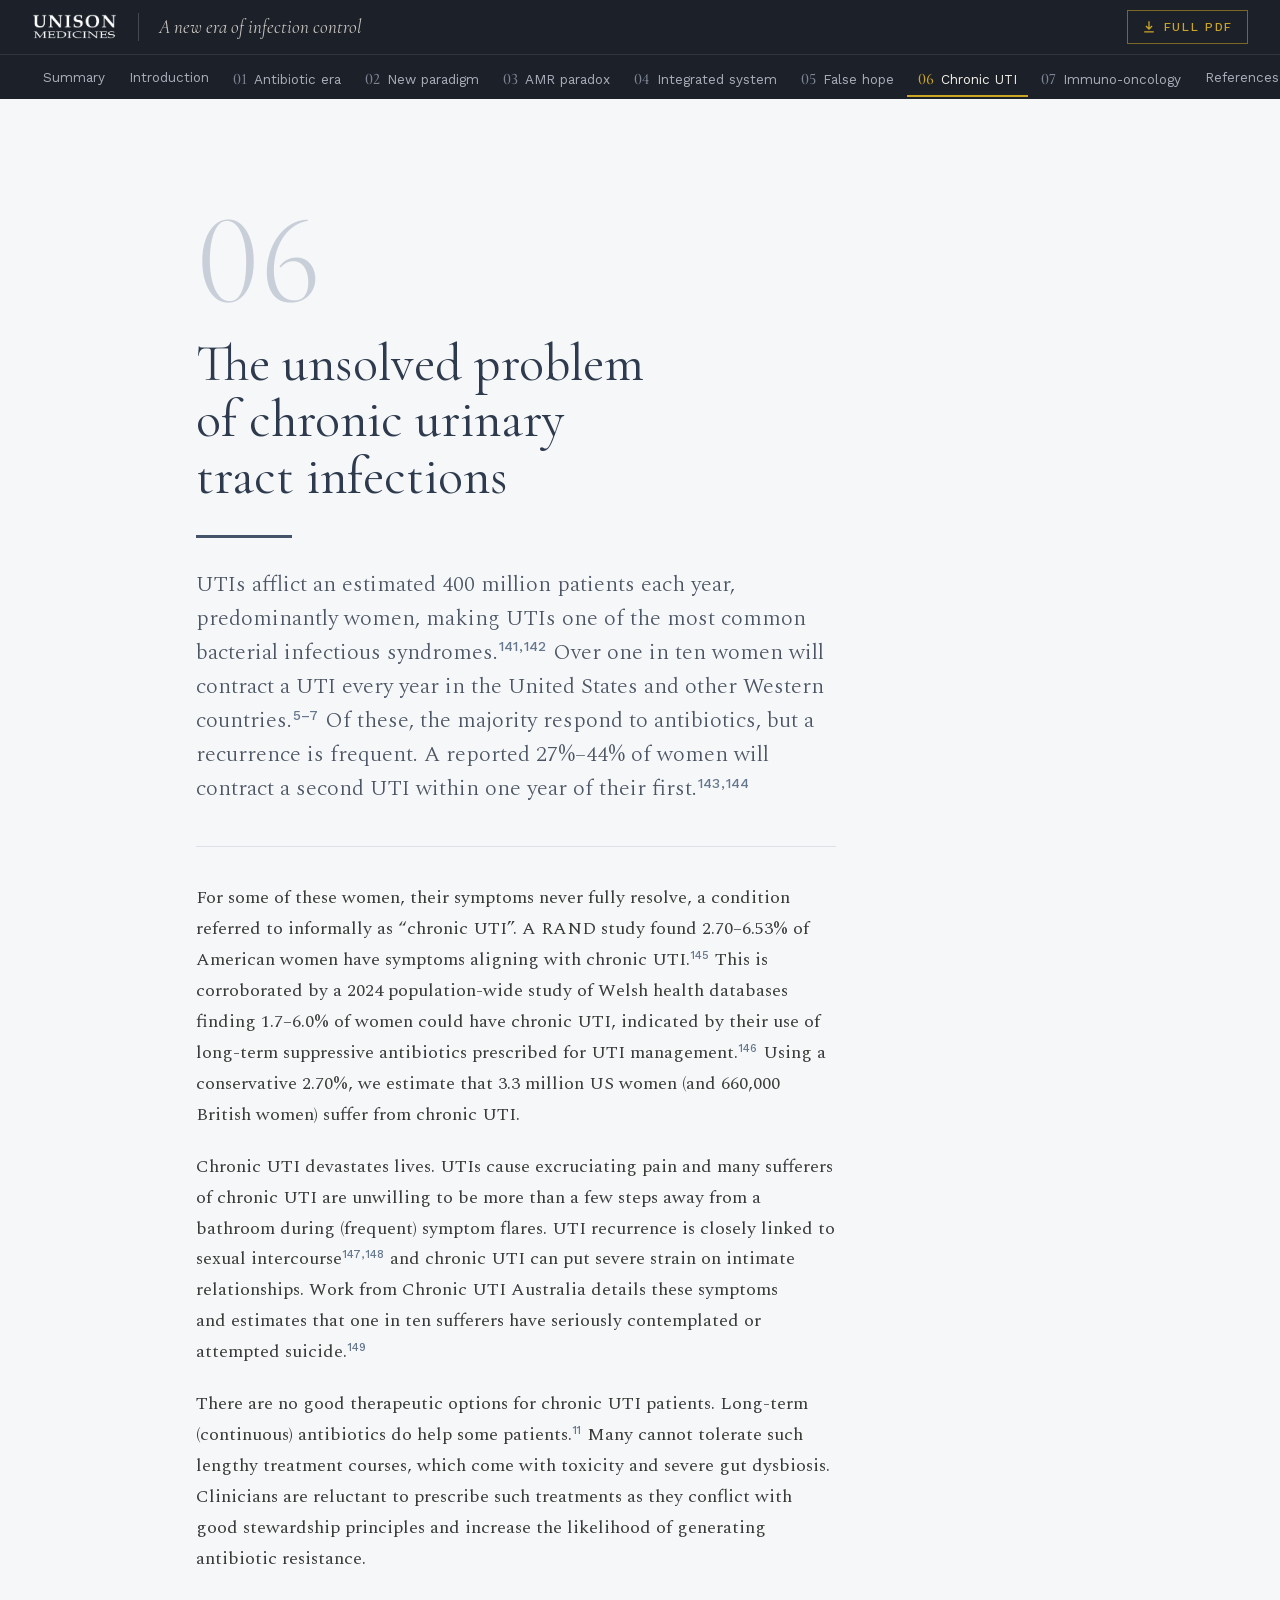
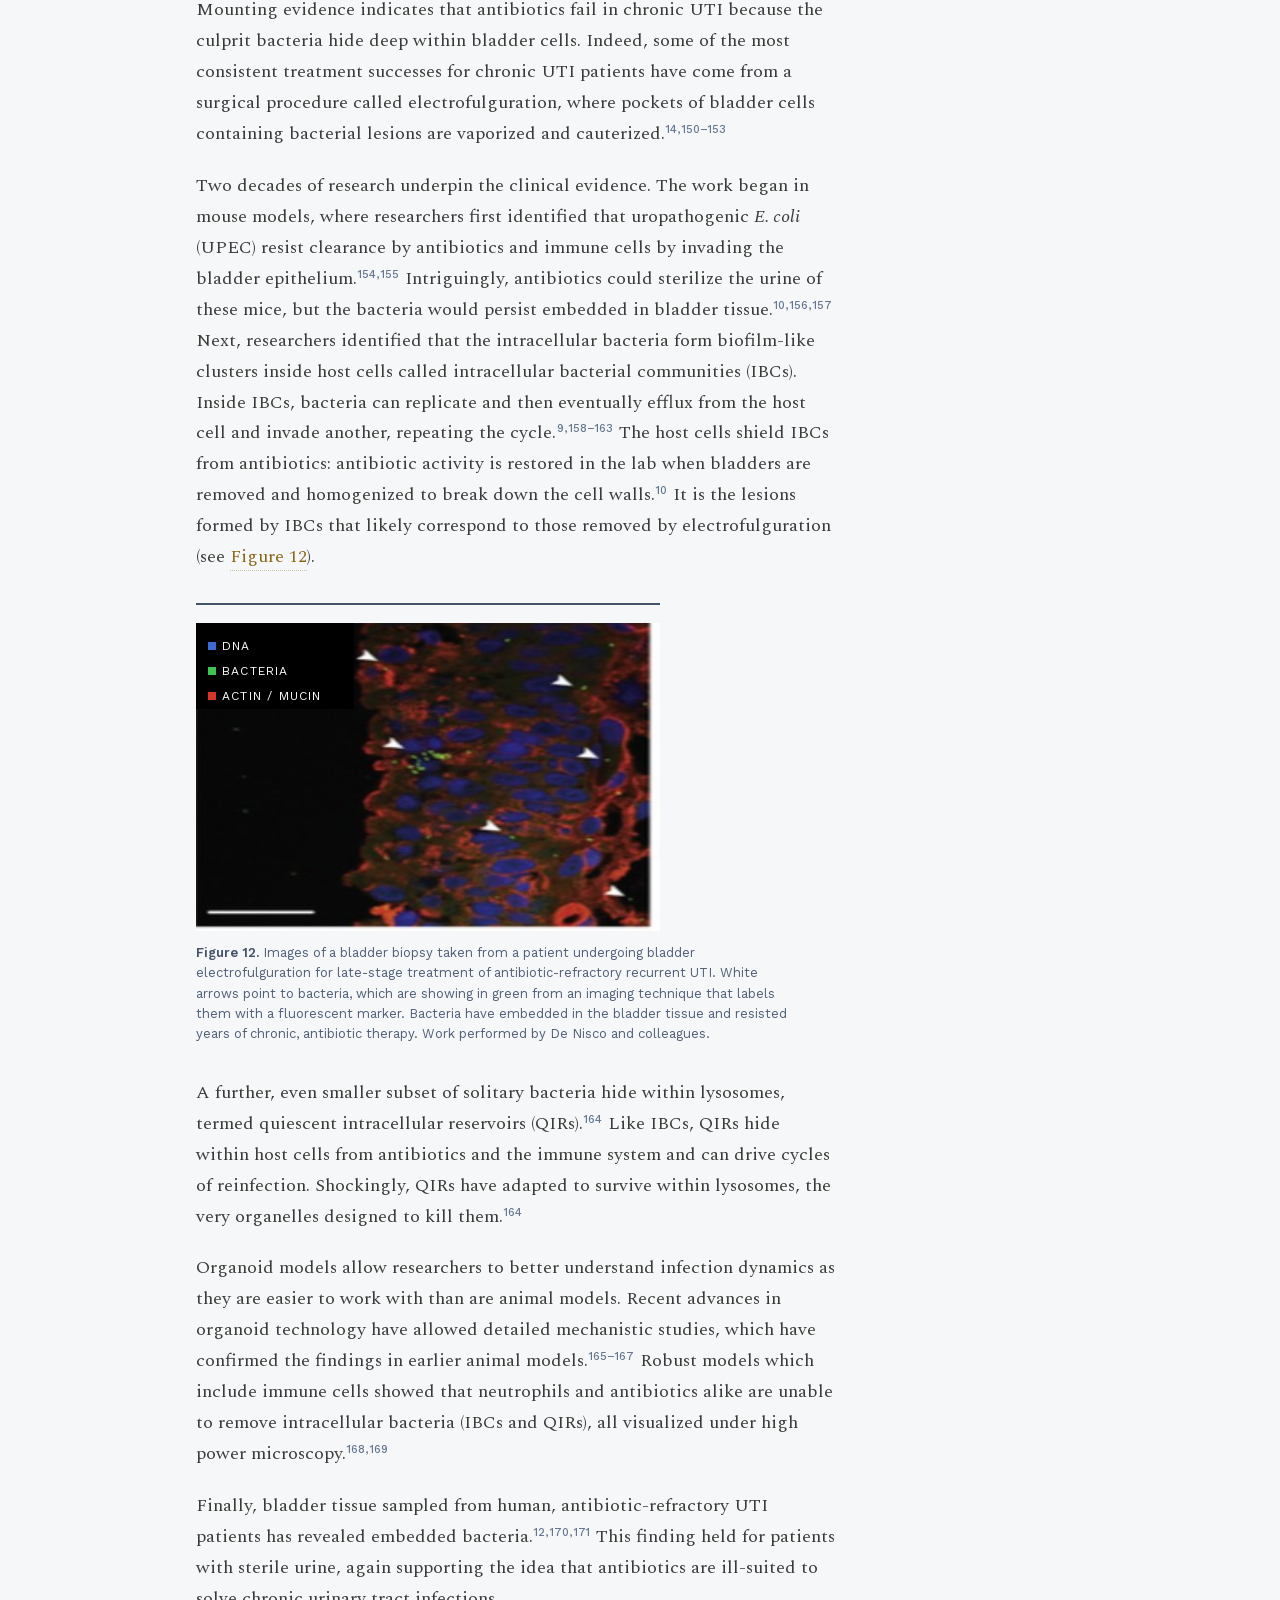
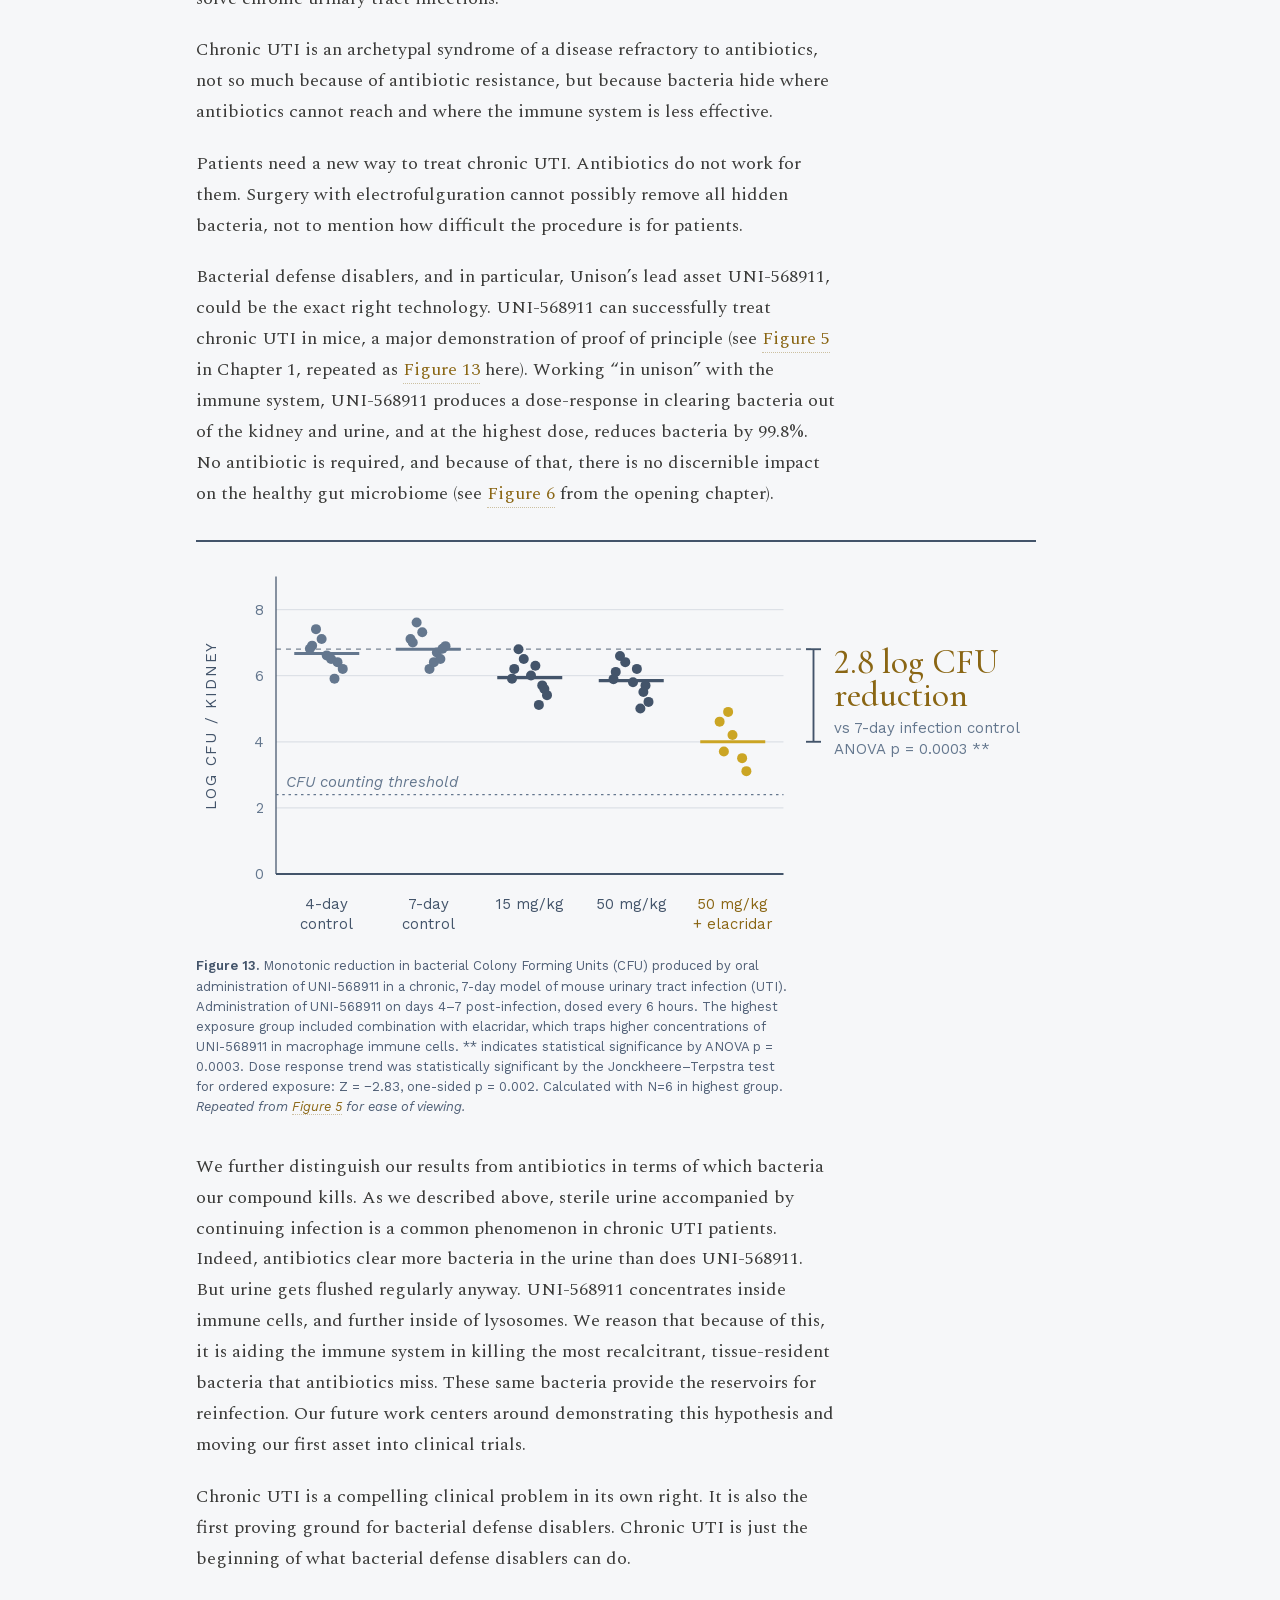
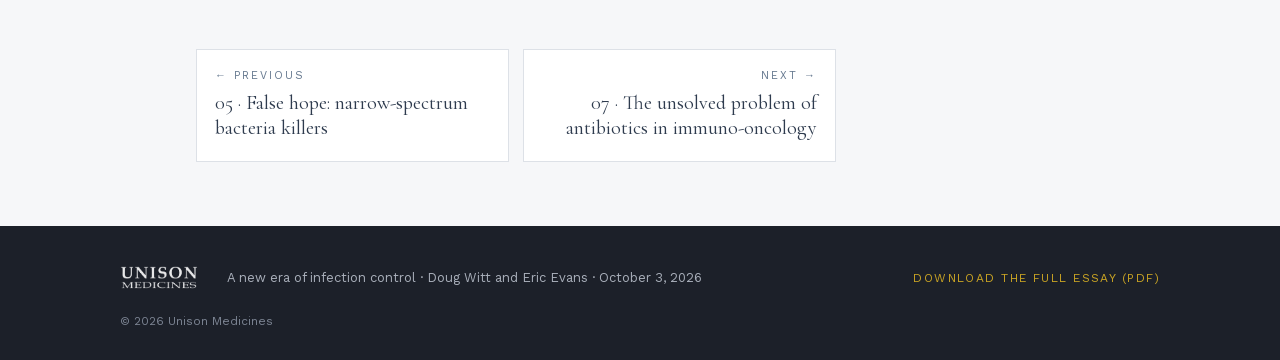
==== chronic-uti.html @ 8c1035c9 "Add files via upload" ====
<!doctype html>
<html lang="en">
<head>
<meta charset="utf-8">
<meta name="viewport" content="width=device-width, initial-scale=1">
<title>06 · The unsolved problem of chronic urinary tract infections — A new era of infection control</title>
<meta name="description" content="UTIs afflict an estimated 400 million patients each year, predominantly women, making UTIs one of the most common bacterial infectious syndromes.141,142…">
<meta name="author" content="Doug Witt and Eric Evans">
<link rel="canonical" href="https://unisonmedicines.com/chronic-uti.html">
<meta property="og:type" content="article">
<meta property="og:site_name" content="Unison Medicines">
<meta property="og:title" content="06 · The unsolved problem of chronic urinary tract infections — A new era of infection control">
<meta property="og:description" content="UTIs afflict an estimated 400 million patients each year, predominantly women, making UTIs one of the most common bacterial infectious syndromes.141,142…">
<meta property="og:url" content="https://unisonmedicines.com/chronic-uti.html">
<meta property="og:image" content="https://unisonmedicines.com/assets/og-image.png">
<meta name="twitter:card" content="summary_large_image">
<meta name="theme-color" content="#1C2029">
<link rel="icon" href="assets/favicon.svg" type="image/svg+xml">
<link rel="icon" href="assets/favicon-32.png" sizes="32x32" type="image/png">
<link rel="apple-touch-icon" href="assets/apple-touch-icon.png">
<link rel="preload" href="fonts/ae829ba0.woff2" as="font" type="font/woff2" crossorigin>
<link rel="stylesheet" href="fonts.css">
<link rel="stylesheet" href="style.css">
<script src="refs.js" defer></script>
<script src="site.js" defer></script>
</head>
<body>
<a class="skip" href="#content">Skip to content</a>
<header class="site-header">
  <div class="bar">
    <a class="brand" href="index.html" aria-label="Unison Medicines — home"><img src="assets/unison-logo.png" alt="Unison Medicines" width="907" height="275"></a>
    <a class="essay-title" href="index.html">A new era of infection control</a>
    <span class="here">06 · Chronic UTI</span>
    <a class="pdf" href="unison-a-new-era-of-infection-control.pdf" download><svg viewBox="0 0 16 16" aria-hidden="true"><path d="M8 1.5v8.5M4.5 6.8 8 10.3l3.5-3.5M2.5 13.5h11" fill="none" stroke="currentColor" stroke-width="1.5"/></svg><span>Full PDF</span></a>
    <button class="menu-btn" type="button" aria-expanded="false" aria-controls="menu"><span class="menu-ic" aria-hidden="true"></span><span>Contents</span></button>
  </div>
  <nav class="chapters" aria-label="Chapters"><ul><li><a href="index.html" title="Executive Summary">Summary</a></li><li><a href="introduction.html" title="Introduction">Introduction</a></li><li><a href="end-of-the-antibiotic-era.html" title="The end of the antibiotic era"><span class="n">01</span>Antibiotic era</a></li><li><a href="new-treatment-paradigm.html" title="The birth of a new treatment paradigm"><span class="n">02</span>New paradigm</a></li><li><a href="amr-paradox.html" title="The antimicrobial resistance paradox and the real crisis of treatment failure"><span class="n">03</span>AMR paradox</a></li><li><a href="one-integrated-system.html" title="One integrated system: the immune system and microbiome"><span class="n">04</span>Integrated system</a></li><li><a href="false-hope.html" title="False hope: narrow-spectrum bacteria killers"><span class="n">05</span>False hope</a></li><li><a href="chronic-uti.html" aria-current="page" title="The unsolved problem of chronic urinary tract infections"><span class="n">06</span>Chronic UTI</a></li><li><a href="immuno-oncology.html" title="The unsolved problem of antibiotics in immuno-oncology"><span class="n">07</span>Immuno-oncology</a></li><li><a href="references.html" title="Acknowledgments &amp; references">References</a></li><li class="pdf-item"><a href="unison-a-new-era-of-infection-control.pdf" download>Full PDF</a></li></ul></nav>
  <div class="progress" aria-hidden="true"><span></span></div>
</header>
<div class="menu" id="menu" hidden>
  <div class="menu-inner">
    <div class="menu-label">Contents</div>
    <ol><li><a href="index.html"><span class="n"></span><span class="t">Executive Summary</span></a></li><li><a href="introduction.html"><span class="n"></span><span class="t">Introduction</span></a></li><li><a href="end-of-the-antibiotic-era.html"><span class="n">01</span><span class="t">The end of the antibiotic era</span></a></li><li><a href="new-treatment-paradigm.html"><span class="n">02</span><span class="t">The birth of a new treatment paradigm</span></a></li><li><a href="amr-paradox.html"><span class="n">03</span><span class="t">The antimicrobial resistance paradox and the real crisis of treatment failure</span></a></li><li><a href="one-integrated-system.html"><span class="n">04</span><span class="t">One integrated system: the immune system and microbiome</span></a></li><li><a href="false-hope.html"><span class="n">05</span><span class="t">False hope: narrow-spectrum bacteria killers</span></a></li><li><a href="chronic-uti.html" aria-current="page"><span class="n">06</span><span class="t">The unsolved problem of chronic urinary tract infections</span></a></li><li><a href="immuno-oncology.html"><span class="n">07</span><span class="t">The unsolved problem of antibiotics in immuno-oncology</span></a></li><li><a href="references.html"><span class="n"></span><span class="t">Acknowledgments & references</span></a></li></ol>
    <a class="menu-pdf" href="unison-a-new-era-of-infection-control.pdf" download>Download the full essay (PDF)</a>
  </div>
</div>
<main id="content">
<article class="essay" id="summary"><header class="opener"><div class="ch-num" aria-hidden="true">06</div><div class="ch-kicker">Chapter 06</div><h1 class="ch-title">The unsolved problem of chronic urinary tract infections</h1><div class="rule"></div><p class="lede">UTIs afflict an estimated 400 million patients each year, predominantly women, making UTIs one of the most common bacterial infectious syndromes.<sup><a class="cite" href="references.html#ref-141" data-refs="141">141</a>,<a class="cite" href="references.html#ref-142" data-refs="142">142</a></sup> Over one in ten women will contract a UTI every year in the United States and other Western countries.<sup><a class="cite" href="references.html#ref-5" data-refs="5-7">5–7</a></sup> Of these, the majority respond to antibiotics, but a recurrence is frequent. A reported 27%–44% of women will contract a second UTI within one year of their first.<sup><a class="cite" href="references.html#ref-143" data-refs="143">143</a>,<a class="cite" href="references.html#ref-144" data-refs="144">144</a></sup></p></header><div class="prose"><p>For some of these women, their symptoms never fully resolve, a condition referred to informally as “chronic UTI”. A RAND study found 2.70–6.53% of American women have symptoms aligning with chronic UTI.<sup><a class="cite" href="references.html#ref-145" data-refs="145">145</a></sup> This is corroborated by a 2024 population-wide study of Welsh health databases finding 1.7–6.0% of women could have chronic UTI, indicated by their use of long-term suppressive antibiotics prescribed for UTI management.<sup><a class="cite" href="references.html#ref-146" data-refs="146">146</a></sup> Using a conservative 2.70%, we estimate that 3.3 million US women (and 660,000 British women) suffer from chronic UTI.</p>
<p>Chronic UTI devastates lives. UTIs cause excruciating pain and many sufferers of chronic UTI are unwilling to be more than a few steps away from a bathroom during (frequent) symptom flares. UTI recurrence is closely linked to sexual intercourse<sup><a class="cite" href="references.html#ref-147" data-refs="147">147</a>,<a class="cite" href="references.html#ref-148" data-refs="148">148</a></sup> and chronic UTI can put severe strain on intimate relationships. Work from Chronic UTI Australia details these symptoms and estimates that one in ten sufferers have seriously contemplated or attempted suicide.<sup><a class="cite" href="references.html#ref-149" data-refs="149">149</a></sup></p>
<p>There are no good therapeutic options for chronic UTI patients. Long-term (continuous) antibiotics do help some patients.<sup><a class="cite" href="references.html#ref-11" data-refs="11">11</a></sup> Many cannot tolerate such lengthy treatment courses, which come with toxicity and severe gut dysbiosis. Clinicians are reluctant to prescribe such treatments as they conflict with good stewardship principles and increase the likelihood of generating antibiotic resistance.</p>
<p>Mounting evidence indicates that antibiotics fail in chronic UTI because the culprit bacteria hide deep within bladder cells. Indeed, some of the most consistent treatment successes for chronic UTI patients have come from a surgical procedure called electrofulguration, where pockets of bladder cells containing bacterial lesions are vaporized and cauterized.<sup><a class="cite" href="references.html#ref-14" data-refs="14">14</a>,<a class="cite" href="references.html#ref-150" data-refs="150-153">150–153</a></sup></p>
<p>Two decades of research underpin the clinical evidence. The work began in mouse models, where researchers first identified that uropathogenic <i>E. coli </i>(UPEC) resist clearance by antibiotics and immune cells by invading the bladder epithelium.<sup><a class="cite" href="references.html#ref-154" data-refs="154">154</a>,<a class="cite" href="references.html#ref-155" data-refs="155">155</a></sup> Intriguingly, antibiotics could sterilize the urine of these mice, but the bacteria would persist embedded in bladder tissue.<sup><a class="cite" href="references.html#ref-10" data-refs="10">10</a>,<a class="cite" href="references.html#ref-156" data-refs="156">156</a>,<a class="cite" href="references.html#ref-157" data-refs="157">157</a></sup> Next, researchers identified that the intracellular bacteria form biofilm-like clusters inside host cells called intracellular bacterial communities (IBCs). Inside IBCs, bacteria can replicate and then eventually efflux from the host cell and invade another, repeating the cycle.<sup><a class="cite" href="references.html#ref-9" data-refs="9">9</a>,<a class="cite" href="references.html#ref-158" data-refs="158-163">158–163</a></sup> The host cells shield IBCs from antibiotics: antibiotic activity is restored in the lab when bladders are removed and homogenized to break down the cell walls.<sup><a class="cite" href="references.html#ref-10" data-refs="10">10</a></sup> It is the lesions formed by IBCs that likely correspond to those removed by electrofulguration (see <a class="figref" href="chronic-uti.html#figure-12">Figure 12</a>).</p>
<figure class="fig wide" id="figure-12"><div class="fig-frame" data-w="464" data-max="1.000" data-min="0"><div class="fig-inner" style="width:464px"><div style="width: 464px; border-top: 2px solid #43546A; padding-top: 18px;">
                  <div style="position: relative; width: 464px;">
                    <img width="310" height="308" loading="lazy" decoding="async" src="assets/fig10-bladder-biopsy.jpg" alt="Bladder biopsy showing embedded bacteria" style="width: 464px; display: block;">
                    <div style="position: absolute; left: 0; top: 0; width: 158px; height: 86px; background: #000000;"></div>
                    <div style="position: absolute; left: 12px; top: 14px; display: flex; flex-direction: column; gap: 7px; font-family: 'Work Sans', sans-serif;"><div style="display: flex; align-items: center; gap: 6px;"><span style="width: 8px; height: 8px; background: #3A6BD6; display: block;"></span><span style="font-size: 12px; letter-spacing: .1em; text-transform: uppercase; color: #FFFFFF;">DNA</span></div><div style="display: flex; align-items: center; gap: 6px;"><span style="width: 8px; height: 8px; background: #3FC352; display: block;"></span><span style="font-size: 12px; letter-spacing: .1em; text-transform: uppercase; color: #FFFFFF;">Bacteria</span></div><div style="display: flex; align-items: center; gap: 6px;"><span style="width: 8px; height: 8px; background: #D3382C; display: block;"></span><span style="font-size: 12px; letter-spacing: .1em; text-transform: uppercase; color: #FFFFFF;">Actin / mucin</span></div></div>
                  </div>
                
                </div></div></div><button class="fig-enlarge" type="button" hidden>Enlarge figure 12</button><figcaption><span class="fig-label">Figure&nbsp;12.</span> Images of a bladder biopsy taken from a patient undergoing bladder electrofulguration for late-stage treatment of antibiotic-refractory recurrent UTI. White arrows point to bacteria, which are showing in green from an imaging technique that labels them with a fluorescent marker. Bacteria have embedded in the bladder tissue and resisted years of chronic, antibiotic therapy. Work performed by De Nisco and colleagues.</figcaption></figure>
<p>A further, even smaller subset of solitary bacteria hide within lysosomes, termed quiescent intracellular reservoirs (QIRs).<sup><a class="cite" href="references.html#ref-164" data-refs="164">164</a></sup> Like IBCs, QIRs hide within host cells from antibiotics and the immune system and can drive cycles of reinfection. Shockingly, QIRs have adapted to survive within lysosomes, the very organelles designed to kill them.<sup><a class="cite" href="references.html#ref-164" data-refs="164">164</a></sup></p>
<p>Organoid models allow researchers to better understand infection dynamics as they are easier to work with than are animal models. Recent advances in organoid technology have allowed detailed mechanistic studies, which have confirmed the findings in earlier animal models.<sup><a class="cite" href="references.html#ref-165" data-refs="165-167">165–167</a></sup> Robust models which include immune cells showed that neutrophils and antibiotics alike are unable to remove intracellular bacteria (IBCs and QIRs), all visualized under high power microscopy.<sup><a class="cite" href="references.html#ref-168" data-refs="168">168</a>,<a class="cite" href="references.html#ref-169" data-refs="169">169</a></sup></p>
<p>Finally, bladder tissue sampled from human, antibiotic-refractory UTI patients has revealed embedded bacteria.<sup><a class="cite" href="references.html#ref-12" data-refs="12">12</a>,<a class="cite" href="references.html#ref-170" data-refs="170">170</a>,<a class="cite" href="references.html#ref-171" data-refs="171">171</a></sup> This finding held for patients with sterile urine, again supporting the idea that antibiotics are ill-suited to solve chronic urinary tract infections.</p>
<p>Chronic UTI is an archetypal syndrome of a disease refractory to antibiotics, not so much because of antibiotic resistance, but because bacteria hide where antibiotics cannot reach and where the immune system is less effective.</p>
<p>Patients need a new way to treat chronic UTI. Antibiotics do not work for them. Surgery with electrofulguration cannot possibly remove all hidden bacteria, not to mention how difficult the procedure is for patients.</p>
<p>Bacterial defense disablers, and in particular, Unison’s lead asset UNI-568911, could be the exact right technology. UNI-568911 can successfully treat chronic UTI in mice, a major demonstration of proof of principle (see <a class="figref" href="new-treatment-paradigm.html#figure-5">Figure 5</a> in Chapter 1, repeated as <a class="figref" href="chronic-uti.html#figure-13">Figure 13</a> here). Working “in unison” with the immune system, UNI-568911 produces a dose-response in clearing bacteria out of the kidney and urine, and at the highest dose, reduces bacteria by 99.8%. No antibiotic is required, and because of that, there is no discernible impact on the healthy gut microbiome (see <a class="figref" href="new-treatment-paradigm.html#figure-6">Figure 6</a> from the opening chapter).</p>
<figure class="fig wide" id="figure-13"><div class="fig-frame" data-w="672" data-max="1.250" data-min="0"><div class="fig-inner" style="width:672px"><div><div style="border-top: 2px solid #43546A; padding-top: 14px; max-width: 672px;"><svg width="672" height="308" viewBox="0 0 672 308" style="display: block; max-width: 100%; height: auto; font-family: 'Work Sans', sans-serif;" role="img" aria-label="Bacterial load in kidney falls with ascending UNI-568911 dose in the 7-day mouse UTI model"><line x1="64" x2="470" y1="199.11111111111111" y2="199.11111111111111" stroke="#DDE1E7" stroke-width="1"></line><line x1="64" x2="470" y1="146.22222222222223" y2="146.22222222222223" stroke="#DDE1E7" stroke-width="1"></line><line x1="64" x2="470" y1="93.33333333333334" y2="93.33333333333334" stroke="#DDE1E7" stroke-width="1"></line><line x1="64" x2="470" y1="40.44444444444446" y2="40.44444444444446" stroke="#DDE1E7" stroke-width="1"></line><text x="54" y="256.2" font-size="12" font-weight="400" fill="#64778E" text-anchor="end">0</text><text x="54" y="203.3111111111111" font-size="12" font-weight="400" fill="#64778E" text-anchor="end">2</text><text x="54" y="150.42222222222222" font-size="12" font-weight="400" fill="#64778E" text-anchor="end">4</text><text x="54" y="97.53333333333335" font-size="12" font-weight="400" fill="#64778E" text-anchor="end">6</text><text x="54" y="44.64444444444446" font-size="12" font-weight="400" fill="#64778E" text-anchor="end">8</text><line x1="64" x2="64" y1="14" y2="252" stroke="#43546A" stroke-width="1"></line><line x1="64" x2="470" y1="252" y2="252" stroke="#43546A" stroke-width="1.5"></line><text transform="translate(16 133) rotate(-90)" text-anchor="middle" font-size="12" font-weight="400" fill="#43546A" letter-spacing=".12em">LOG CFU / KIDNEY</text><line x1="64" x2="494" y1="72.17777777777778" y2="72.17777777777778" stroke="#43546A" stroke-width="1" stroke-dasharray="4 4" opacity=".7"></line><line x1="64" x2="470" y1="188.53333333333333" y2="188.53333333333333" stroke="#64778E" stroke-width="1" stroke-dasharray="2 3"></line><text x="72" y="182.53333333333333" font-size="12" font-weight="400" fill="#64778E" font-style="italic">CFU counting threshold</text><circle cx="96.0" cy="56.1" r="4" fill="#64778E"></circle><circle cx="100.5" cy="64.0" r="4" fill="#64778E"></circle><circle cx="92.9" cy="69.3" r="4" fill="#64778E"></circle><circle cx="91.1" cy="71.8" r="4" fill="#64778E"></circle><circle cx="104.6" cy="77.1" r="4" fill="#64778E"></circle><circle cx="108.1" cy="80.0" r="4" fill="#64778E"></circle><circle cx="113.2" cy="82.5" r="4" fill="#64778E"></circle><circle cx="117.4" cy="87.9" r="4" fill="#64778E"></circle><circle cx="110.8" cy="95.7" r="4" fill="#64778E"></circle><line x1="78.6" x2="130.6" y1="75.61555555555557" y2="75.61555555555557" stroke="#64778E" stroke-width="2.5"></line><text x="104.6" y="279.6" font-size="12" font-weight="400" fill="#43546A" text-anchor="middle">4-day</text><text x="104.6" y="295.6" font-size="12" font-weight="400" fill="#43546A" text-anchor="middle">control</text><circle cx="171.6" cy="64.0" r="4" fill="#64778E"></circle><circle cx="173.4" cy="66.8" r="4" fill="#64778E"></circle><circle cx="176.5" cy="50.8" r="4" fill="#64778E"></circle><circle cx="181.0" cy="58.6" r="4" fill="#64778E"></circle><circle cx="186.8" cy="87.9" r="4" fill="#64778E"></circle><circle cx="190.3" cy="82.5" r="4" fill="#64778E"></circle><circle cx="192.7" cy="74.7" r="4" fill="#64778E"></circle><circle cx="195.5" cy="80.0" r="4" fill="#64778E"></circle><circle cx="197.2" cy="71.8" r="4" fill="#64778E"></circle><circle cx="199.6" cy="69.7" r="4" fill="#64778E"></circle><line x1="159.8" x2="211.8" y1="72.17777777777778" y2="72.17777777777778" stroke="#64778E" stroke-width="2.5"></line><text x="185.8" y="279.6" font-size="12" font-weight="400" fill="#43546A" text-anchor="middle">7-day</text><text x="185.8" y="295.6" font-size="12" font-weight="400" fill="#43546A" text-anchor="middle">control</text><circle cx="252.8" cy="95.7" r="4" fill="#43546A"></circle><circle cx="254.6" cy="87.9" r="4" fill="#43546A"></circle><circle cx="258.0" cy="72.2" r="4" fill="#43546A"></circle><circle cx="262.2" cy="80.0" r="4" fill="#43546A"></circle><circle cx="268.0" cy="93.2" r="4" fill="#43546A"></circle><circle cx="271.5" cy="85.4" r="4" fill="#43546A"></circle><circle cx="274.3" cy="116.7" r="4" fill="#43546A"></circle><circle cx="277.0" cy="101.1" r="4" fill="#43546A"></circle><circle cx="278.7" cy="104.0" r="4" fill="#43546A"></circle><circle cx="280.8" cy="108.9" r="4" fill="#43546A"></circle><line x1="241" x2="293" y1="94.91999999999999" y2="94.91999999999999" stroke="#43546A" stroke-width="2.5"></line><text x="267" y="279.6" font-size="12" font-weight="400" fill="#43546A" text-anchor="middle">15 mg/kg</text><circle cx="334.0" cy="96.1" r="4" fill="#43546A"></circle><circle cx="335.8" cy="90.3" r="4" fill="#43546A"></circle><circle cx="339.2" cy="77.6" r="4" fill="#43546A"></circle><circle cx="343.4" cy="82.5" r="4" fill="#43546A"></circle><circle cx="349.6" cy="98.6" r="4" fill="#43546A"></circle><circle cx="352.7" cy="87.9" r="4" fill="#43546A"></circle><circle cx="355.5" cy="119.6" r="4" fill="#43546A"></circle><circle cx="357.9" cy="106.4" r="4" fill="#43546A"></circle><circle cx="359.6" cy="101.1" r="4" fill="#43546A"></circle><circle cx="362.0" cy="114.3" r="4" fill="#43546A"></circle><line x1="322.2" x2="374.2" y1="97.30000000000001" y2="97.30000000000001" stroke="#43546A" stroke-width="2.5"></line><text x="348.2" y="279.6" font-size="12" font-weight="400" fill="#43546A" text-anchor="middle">50 mg/kg</text><circle cx="418.9" cy="130.1" r="4" fill="#CBA524"></circle><circle cx="422.3" cy="154.0" r="4" fill="#CBA524"></circle><circle cx="425.7" cy="122.3" r="4" fill="#CBA524"></circle><circle cx="429.2" cy="140.8" r="4" fill="#CBA524"></circle><circle cx="436.9" cy="159.3" r="4" fill="#CBA524"></circle><circle cx="440.3" cy="169.7" r="4" fill="#CBA524"></circle><line x1="403.40000000000003" x2="455.40000000000003" y1="146.22222222222223" y2="146.22222222222223" stroke="#CBA524" stroke-width="2.5"></line><text x="429.40000000000003" y="279.6" font-size="12" font-weight="400" fill="#8A6614" text-anchor="middle">50 mg/kg</text><text x="429.40000000000003" y="295.6" font-size="12" font-weight="400" fill="#8A6614" text-anchor="middle">+ elacridar</text><line x1="494" x2="494" y1="72.17777777777778" y2="146.22222222222223" stroke="#43546A" stroke-width="1.5"></line><line x1="488" x2="500" y1="146.22222222222223" y2="146.22222222222223" stroke="#43546A" stroke-width="1.5"></line><line x1="488" x2="500" y1="72.17777777777778" y2="72.17777777777778" stroke="#43546A" stroke-width="1.5"></line><text x="510" y="91.2" font-family="'Cormorant Garamond', serif" font-size="28" font-weight="500" fill="#8A6614" style="font-variant-numeric: lining-nums;">2.8 log CFU</text><text x="510" y="117.2" font-family="'Cormorant Garamond', serif" font-size="28" font-weight="500" fill="#8A6614">reduction</text><text x="510" y="139.2" font-size="12" font-weight="400" fill="#64778E">vs 7-day infection control</text><text x="510" y="156" font-size="12" font-weight="400" fill="#64778E">ANOVA p = 0.0003 **</text></svg>
</div></div></div></div><button class="fig-enlarge" type="button" hidden>Enlarge figure 13</button><figcaption><span class="fig-label">Figure&nbsp;13.</span> Monotonic reduction in bacterial Colony Forming Units (CFU) produced by oral administration of UNI-568911 in a chronic, 7-day model of mouse urinary tract infection (UTI). Administration of UNI-568911 on days 4–7 post-infection, dosed every 6 hours. The highest exposure group included combination with elacridar, which traps higher concentrations of UNI-568911 in macrophage immune cells. ** indicates statistical significance by ANOVA p = 0.0003. Dose response trend was statistically significant by the Jonckheere–Terpstra test for ordered exposure: Z = −2.83, one-sided p = 0.002. Calculated with N=6 in highest group. <i>Repeated from <a class="figref" href="new-treatment-paradigm.html#figure-5">Figure 5</a> for ease of viewing.</i></figcaption></figure>
<p>We further distinguish our results from antibiotics in terms of which bacteria our compound kills. As we described above, sterile urine accompanied by continuing infection is a common phenomenon in chronic UTI patients. Indeed, antibiotics clear more bacteria in the urine than does UNI-568911. But urine gets flushed regularly anyway. UNI-568911 concentrates inside immune cells, and further inside of lysosomes. We reason that because of this, it is aiding the immune system in killing the most recalcitrant, tissue-resident bacteria that antibiotics miss. These same bacteria provide the reservoirs for reinfection. Our future work centers around demonstrating this hypothesis and moving our first asset into clinical trials.</p>
<p>Chronic UTI is a compelling clinical problem in its own right. It is also the first proving ground for bacterial defense disablers. Chronic UTI is just the beginning of what bacterial defense disablers can do.</p></div></article>
</main>
<nav class="prevnext" aria-label="Chapter navigation"><a class="pn prev" href="false-hope.html"><span class="pn-k">Previous</span><span class="pn-t">05 · False hope: narrow-spectrum bacteria killers</span></a><a class="pn next" href="immuno-oncology.html"><span class="pn-k">Next</span><span class="pn-t">07 · The unsolved problem of antibiotics in immuno-oncology</span></a></nav>
<footer class="site-footer">
  <div class="foot-inner">
    <img src="assets/unison-logo.png" alt="Unison Medicines" width="907" height="275">
    <div class="foot-meta">A new era of infection control · Doug Witt and Eric Evans · October 3, 2026</div>
    <a href="unison-a-new-era-of-infection-control.pdf" download>Download the full essay (PDF)</a>
  </div>
  <div class="foot-copy">© 2026 Unison Medicines</div>
</footer>
<div class="cite-pop" role="dialog" aria-label="Reference" hidden></div>
</body>
</html>
---- fonts.css ----
@font-face {
  font-family: 'Cormorant Garamond';
  font-style: italic;
  font-weight: 300;
  font-display: swap;
  src: url("fonts/04510618.woff2") format('woff2');
  unicode-range: U+0460-052F, U+1C80-1C8A, U+20B4, U+2DE0-2DFF, U+A640-A69F, U+FE2E-FE2F;
}
@font-face {
  font-family: 'Cormorant Garamond';
  font-style: italic;
  font-weight: 300;
  font-display: swap;
  src: url("fonts/0205ac28.woff2") format('woff2');
  unicode-range: U+0301, U+0400-045F, U+0490-0491, U+04B0-04B1, U+2116;
}
@font-face {
  font-family: 'Cormorant Garamond';
  font-style: italic;
  font-weight: 300;
  font-display: swap;
  src: url("fonts/2cd81f9d.woff2") format('woff2');
  unicode-range: U+0102-0103, U+0110-0111, U+0128-0129, U+0168-0169, U+01A0-01A1, U+01AF-01B0, U+0300-0301, U+0303-0304, U+0308-0309, U+0323, U+0329, U+1EA0-1EF9, U+20AB;
}
@font-face {
  font-family: 'Cormorant Garamond';
  font-style: italic;
  font-weight: 300;
  font-display: swap;
  src: url("fonts/3d406c98.woff2") format('woff2');
  unicode-range: U+0100-02BA, U+02BD-02C5, U+02C7-02CC, U+02CE-02D7, U+02DD-02FF, U+0304, U+0308, U+0329, U+1D00-1DBF, U+1E00-1E9F, U+1EF2-1EFF, U+2020, U+20A0-20AB, U+20AD-20C0, U+2113, U+2C60-2C7F, U+A720-A7FF;
}
@font-face {
  font-family: 'Cormorant Garamond';
  font-style: italic;
  font-weight: 300;
  font-display: swap;
  src: url("fonts/1a74720c.woff2") format('woff2');
  unicode-range: U+0000-00FF, U+0131, U+0152-0153, U+02BB-02BC, U+02C6, U+02DA, U+02DC, U+0304, U+0308, U+0329, U+2000-206F, U+20AC, U+2122, U+2191, U+2193, U+2212, U+2215, U+FEFF, U+FFFD;
}
@font-face {
  font-family: 'Cormorant Garamond';
  font-style: italic;
  font-weight: 400;
  font-display: swap;
  src: url("fonts/04510618.woff2") format('woff2');
  unicode-range: U+0460-052F, U+1C80-1C8A, U+20B4, U+2DE0-2DFF, U+A640-A69F, U+FE2E-FE2F;
}
@font-face {
  font-family: 'Cormorant Garamond';
  font-style: italic;
  font-weight: 400;
  font-display: swap;
  src: url("fonts/0205ac28.woff2") format('woff2');
  unicode-range: U+0301, U+0400-045F, U+0490-0491, U+04B0-04B1, U+2116;
}
@font-face {
  font-family: 'Cormorant Garamond';
  font-style: italic;
  font-weight: 400;
  font-display: swap;
  src: url("fonts/2cd81f9d.woff2") format('woff2');
  unicode-range: U+0102-0103, U+0110-0111, U+0128-0129, U+0168-0169, U+01A0-01A1, U+01AF-01B0, U+0300-0301, U+0303-0304, U+0308-0309, U+0323, U+0329, U+1EA0-1EF9, U+20AB;
}
@font-face {
  font-family: 'Cormorant Garamond';
  font-style: italic;
  font-weight: 400;
  font-display: swap;
  src: url("fonts/3d406c98.woff2") format('woff2');
  unicode-range: U+0100-02BA, U+02BD-02C5, U+02C7-02CC, U+02CE-02D7, U+02DD-02FF, U+0304, U+0308, U+0329, U+1D00-1DBF, U+1E00-1E9F, U+1EF2-1EFF, U+2020, U+20A0-20AB, U+20AD-20C0, U+2113, U+2C60-2C7F, U+A720-A7FF;
}
@font-face {
  font-family: 'Cormorant Garamond';
  font-style: italic;
  font-weight: 400;
  font-display: swap;
  src: url("fonts/1a74720c.woff2") format('woff2');
  unicode-range: U+0000-00FF, U+0131, U+0152-0153, U+02BB-02BC, U+02C6, U+02DA, U+02DC, U+0304, U+0308, U+0329, U+2000-206F, U+20AC, U+2122, U+2191, U+2193, U+2212, U+2215, U+FEFF, U+FFFD;
}
@font-face {
  font-family: 'Cormorant Garamond';
  font-style: normal;
  font-weight: 300;
  font-display: swap;
  src: url("fonts/05dd95b8.woff2") format('woff2');
  unicode-range: U+0460-052F, U+1C80-1C8A, U+20B4, U+2DE0-2DFF, U+A640-A69F, U+FE2E-FE2F;
}
@font-face {
  font-family: 'Cormorant Garamond';
  font-style: normal;
  font-weight: 300;
  font-display: swap;
  src: url("fonts/654169bd.woff2") format('woff2');
  unicode-range: U+0301, U+0400-045F, U+0490-0491, U+04B0-04B1, U+2116;
}
@font-face {
  font-family: 'Cormorant Garamond';
  font-style: normal;
  font-weight: 300;
  font-display: swap;
  src: url("fonts/52eb9fb7.woff2") format('woff2');
  unicode-range: U+0102-0103, U+0110-0111, U+0128-0129, U+0168-0169, U+01A0-01A1, U+01AF-01B0, U+0300-0301, U+0303-0304, U+0308-0309, U+0323, U+0329, U+1EA0-1EF9, U+20AB;
}
@font-face {
  font-family: 'Cormorant Garamond';
  font-style: normal;
  font-weight: 300;
  font-display: swap;
  src: url("fonts/0402b0c1.woff2") format('woff2');
  unicode-range: U+0100-02BA, U+02BD-02C5, U+02C7-02CC, U+02CE-02D7, U+02DD-02FF, U+0304, U+0308, U+0329, U+1D00-1DBF, U+1E00-1E9F, U+1EF2-1EFF, U+2020, U+20A0-20AB, U+20AD-20C0, U+2113, U+2C60-2C7F, U+A720-A7FF;
}
@font-face {
  font-family: 'Cormorant Garamond';
  font-style: normal;
  font-weight: 300;
  font-display: swap;
  src: url("fonts/7f2cb2e4.woff2") format('woff2');
  unicode-range: U+0000-00FF, U+0131, U+0152-0153, U+02BB-02BC, U+02C6, U+02DA, U+02DC, U+0304, U+0308, U+0329, U+2000-206F, U+20AC, U+2122, U+2191, U+2193, U+2212, U+2215, U+FEFF, U+FFFD;
}
@font-face {
  font-family: 'Cormorant Garamond';
  font-style: normal;
  font-weight: 400;
  font-display: swap;
  src: url("fonts/05dd95b8.woff2") format('woff2');
  unicode-range: U+0460-052F, U+1C80-1C8A, U+20B4, U+2DE0-2DFF, U+A640-A69F, U+FE2E-FE2F;
}
@font-face {
  font-family: 'Cormorant Garamond';
  font-style: normal;
  font-weight: 400;
  font-display: swap;
  src: url("fonts/654169bd.woff2") format('woff2');
  unicode-range: U+0301, U+0400-045F, U+0490-0491, U+04B0-04B1, U+2116;
}
@font-face {
  font-family: 'Cormorant Garamond';
  font-style: normal;
  font-weight: 400;
  font-display: swap;
  src: url("fonts/52eb9fb7.woff2") format('woff2');
  unicode-range: U+0102-0103, U+0110-0111, U+0128-0129, U+0168-0169, U+01A0-01A1, U+01AF-01B0, U+0300-0301, U+0303-0304, U+0308-0309, U+0323, U+0329, U+1EA0-1EF9, U+20AB;
}
@font-face {
  font-family: 'Cormorant Garamond';
  font-style: normal;
  font-weight: 400;
  font-display: swap;
  src: url("fonts/0402b0c1.woff2") format('woff2');
  unicode-range: U+0100-02BA, U+02BD-02C5, U+02C7-02CC, U+02CE-02D7, U+02DD-02FF, U+0304, U+0308, U+0329, U+1D00-1DBF, U+1E00-1E9F, U+1EF2-1EFF, U+2020, U+20A0-20AB, U+20AD-20C0, U+2113, U+2C60-2C7F, U+A720-A7FF;
}
@font-face {
  font-family: 'Cormorant Garamond';
  font-style: normal;
  font-weight: 400;
  font-display: swap;
  src: url("fonts/7f2cb2e4.woff2") format('woff2');
  unicode-range: U+0000-00FF, U+0131, U+0152-0153, U+02BB-02BC, U+02C6, U+02DA, U+02DC, U+0304, U+0308, U+0329, U+2000-206F, U+20AC, U+2122, U+2191, U+2193, U+2212, U+2215, U+FEFF, U+FFFD;
}
@font-face {
  font-family: 'Cormorant Garamond';
  font-style: normal;
  font-weight: 500;
  font-display: swap;
  src: url("fonts/05dd95b8.woff2") format('woff2');
  unicode-range: U+0460-052F, U+1C80-1C8A, U+20B4, U+2DE0-2DFF, U+A640-A69F, U+FE2E-FE2F;
}
@font-face {
  font-family: 'Cormorant Garamond';
  font-style: normal;
  font-weight: 500;
  font-display: swap;
  src: url("fonts/654169bd.woff2") format('woff2');
  unicode-range: U+0301, U+0400-045F, U+0490-0491, U+04B0-04B1, U+2116;
}
@font-face {
  font-family: 'Cormorant Garamond';
  font-style: normal;
  font-weight: 500;
  font-display: swap;
  src: url("fonts/52eb9fb7.woff2") format('woff2');
  unicode-range: U+0102-0103, U+0110-0111, U+0128-0129, U+0168-0169, U+01A0-01A1, U+01AF-01B0, U+0300-0301, U+0303-0304, U+0308-0309, U+0323, U+0329, U+1EA0-1EF9, U+20AB;
}
@font-face {
  font-family: 'Cormorant Garamond';
  font-style: normal;
  font-weight: 500;
  font-display: swap;
  src: url("fonts/0402b0c1.woff2") format('woff2');
  unicode-range: U+0100-02BA, U+02BD-02C5, U+02C7-02CC, U+02CE-02D7, U+02DD-02FF, U+0304, U+0308, U+0329, U+1D00-1DBF, U+1E00-1E9F, U+1EF2-1EFF, U+2020, U+20A0-20AB, U+20AD-20C0, U+2113, U+2C60-2C7F, U+A720-A7FF;
}
@font-face {
  font-family: 'Cormorant Garamond';
  font-style: normal;
  font-weight: 500;
  font-display: swap;
  src: url("fonts/7f2cb2e4.woff2") format('woff2');
  unicode-range: U+0000-00FF, U+0131, U+0152-0153, U+02BB-02BC, U+02C6, U+02DA, U+02DC, U+0304, U+0308, U+0329, U+2000-206F, U+20AC, U+2122, U+2191, U+2193, U+2212, U+2215, U+FEFF, U+FFFD;
}
@font-face {
  font-family: 'Spectral';
  font-style: italic;
  font-weight: 300;
  font-display: swap;
  src: url("fonts/55022661.woff2") format('woff2');
  unicode-range: U+0460-052F, U+1C80-1C8A, U+20B4, U+2DE0-2DFF, U+A640-A69F, U+FE2E-FE2F;
}
@font-face {
  font-family: 'Spectral';
  font-style: italic;
  font-weight: 300;
  font-display: swap;
  src: url("fonts/872399af.woff2") format('woff2');
  unicode-range: U+0301, U+0400-045F, U+0490-0491, U+04B0-04B1, U+2116;
}
@font-face {
  font-family: 'Spectral';
  font-style: italic;
  font-weight: 300;
  font-display: swap;
  src: url("fonts/b6e6fbee.woff2") format('woff2');
  unicode-range: U+0102-0103, U+0110-0111, U+0128-0129, U+0168-0169, U+01A0-01A1, U+01AF-01B0, U+0300-0301, U+0303-0304, U+0308-0309, U+0323, U+0329, U+1EA0-1EF9, U+20AB;
}
@font-face {
  font-family: 'Spectral';
  font-style: italic;
  font-weight: 300;
  font-display: swap;
  src: url("fonts/74ab92e7.woff2") format('woff2');
  unicode-range: U+0100-02BA, U+02BD-02C5, U+02C7-02CC, U+02CE-02D7, U+02DD-02FF, U+0304, U+0308, U+0329, U+1D00-1DBF, U+1E00-1E9F, U+1EF2-1EFF, U+2020, U+20A0-20AB, U+20AD-20C0, U+2113, U+2C60-2C7F, U+A720-A7FF;
}
@font-face {
  font-family: 'Spectral';
  font-style: italic;
  font-weight: 300;
  font-display: swap;
  src: url("fonts/ae829ba0.woff2") format('woff2');
  unicode-range: U+0000-00FF, U+0131, U+0152-0153, U+02BB-02BC, U+02C6, U+02DA, U+02DC, U+0304, U+0308, U+0329, U+2000-206F, U+20AC, U+2122, U+2191, U+2193, U+2212, U+2215, U+FEFF, U+FFFD;
}
@font-face {
  font-family: 'Spectral';
  font-style: italic;
  font-weight: 400;
  font-display: swap;
  src: url("fonts/139a2245.woff2") format('woff2');
  unicode-range: U+0460-052F, U+1C80-1C8A, U+20B4, U+2DE0-2DFF, U+A640-A69F, U+FE2E-FE2F;
}
@font-face {
  font-family: 'Spectral';
  font-style: italic;
  font-weight: 400;
  font-display: swap;
  src: url("fonts/d2b366b3.woff2") format('woff2');
  unicode-range: U+0301, U+0400-045F, U+0490-0491, U+04B0-04B1, U+2116;
}
@font-face {
  font-family: 'Spectral';
  font-style: italic;
  font-weight: 400;
  font-display: swap;
  src: url("fonts/829d552a.woff2") format('woff2');
  unicode-range: U+0102-0103, U+0110-0111, U+0128-0129, U+0168-0169, U+01A0-01A1, U+01AF-01B0, U+0300-0301, U+0303-0304, U+0308-0309, U+0323, U+0329, U+1EA0-1EF9, U+20AB;
}
@font-face {
  font-family: 'Spectral';
  font-style: italic;
  font-weight: 400;
  font-display: swap;
  src: url("fonts/00ccaab7.woff2") format('woff2');
  unicode-range: U+0100-02BA, U+02BD-02C5, U+02C7-02CC, U+02CE-02D7, U+02DD-02FF, U+0304, U+0308, U+0329, U+1D00-1DBF, U+1E00-1E9F, U+1EF2-1EFF, U+2020, U+20A0-20AB, U+20AD-20C0, U+2113, U+2C60-2C7F, U+A720-A7FF;
}
@font-face {
  font-family: 'Spectral';
  font-style: italic;
  font-weight: 400;
  font-display: swap;
  src: url("fonts/b716b1bb.woff2") format('woff2');
  unicode-range: U+0000-00FF, U+0131, U+0152-0153, U+02BB-02BC, U+02C6, U+02DA, U+02DC, U+0304, U+0308, U+0329, U+2000-206F, U+20AC, U+2122, U+2191, U+2193, U+2212, U+2215, U+FEFF, U+FFFD;
}
@font-face {
  font-family: 'Spectral';
  font-style: normal;
  font-weight: 300;
  font-display: swap;
  src: url("fonts/b47464fa.woff2") format('woff2');
  unicode-range: U+0460-052F, U+1C80-1C8A, U+20B4, U+2DE0-2DFF, U+A640-A69F, U+FE2E-FE2F;
}
@font-face {
  font-family: 'Spectral';
  font-style: normal;
  font-weight: 300;
  font-display: swap;
  src: url("fonts/cdf7df78.woff2") format('woff2');
  unicode-range: U+0301, U+0400-045F, U+0490-0491, U+04B0-04B1, U+2116;
}
@font-face {
  font-family: 'Spectral';
  font-style: normal;
  font-weight: 300;
  font-display: swap;
  src: url("fonts/29c40c06.woff2") format('woff2');
  unicode-range: U+0102-0103, U+0110-0111, U+0128-0129, U+0168-0169, U+01A0-01A1, U+01AF-01B0, U+0300-0301, U+0303-0304, U+0308-0309, U+0323, U+0329, U+1EA0-1EF9, U+20AB;
}
@font-face {
  font-family: 'Spectral';
  font-style: normal;
  font-weight: 300;
  font-display: swap;
  src: url("fonts/d7ed34ac.woff2") format('woff2');
  unicode-range: U+0100-02BA, U+02BD-02C5, U+02C7-02CC, U+02CE-02D7, U+02DD-02FF, U+0304, U+0308, U+0329, U+1D00-1DBF, U+1E00-1E9F, U+1EF2-1EFF, U+2020, U+20A0-20AB, U+20AD-20C0, U+2113, U+2C60-2C7F, U+A720-A7FF;
}
@font-face {
  font-family: 'Spectral';
  font-style: normal;
  font-weight: 300;
  font-display: swap;
  src: url("fonts/d7752e27.woff2") format('woff2');
  unicode-range: U+0000-00FF, U+0131, U+0152-0153, U+02BB-02BC, U+02C6, U+02DA, U+02DC, U+0304, U+0308, U+0329, U+2000-206F, U+20AC, U+2122, U+2191, U+2193, U+2212, U+2215, U+FEFF, U+FFFD;
}
@font-face {
  font-family: 'Spectral';
  font-style: normal;
  font-weight: 400;
  font-display: swap;
  src: url("fonts/5fb1e1c1.woff2") format('woff2');
  unicode-range: U+0460-052F, U+1C80-1C8A, U+20B4, U+2DE0-2DFF, U+A640-A69F, U+FE2E-FE2F;
}
@font-face {
  font-family: 'Spectral';
  font-style: normal;
  font-weight: 400;
  font-display: swap;
  src: url("fonts/f9e0f201.woff2") format('woff2');
  unicode-range: U+0301, U+0400-045F, U+0490-0491, U+04B0-04B1, U+2116;
}
@font-face {
  font-family: 'Spectral';
  font-style: normal;
  font-weight: 400;
  font-display: swap;
  src: url("fonts/957fed30.woff2") format('woff2');
  unicode-range: U+0102-0103, U+0110-0111, U+0128-0129, U+0168-0169, U+01A0-01A1, U+01AF-01B0, U+0300-0301, U+0303-0304, U+0308-0309, U+0323, U+0329, U+1EA0-1EF9, U+20AB;
}
@font-face {
  font-family: 'Spectral';
  font-style: normal;
  font-weight: 400;
  font-display: swap;
  src: url("fonts/534d2239.woff2") format('woff2');
  unicode-range: U+0100-02BA, U+02BD-02C5, U+02C7-02CC, U+02CE-02D7, U+02DD-02FF, U+0304, U+0308, U+0329, U+1D00-1DBF, U+1E00-1E9F, U+1EF2-1EFF, U+2020, U+20A0-20AB, U+20AD-20C0, U+2113, U+2C60-2C7F, U+A720-A7FF;
}
@font-face {
  font-family: 'Spectral';
  font-style: normal;
  font-weight: 400;
  font-display: swap;
  src: url("fonts/96c59907.woff2") format('woff2');
  unicode-range: U+0000-00FF, U+0131, U+0152-0153, U+02BB-02BC, U+02C6, U+02DA, U+02DC, U+0304, U+0308, U+0329, U+2000-206F, U+20AC, U+2122, U+2191, U+2193, U+2212, U+2215, U+FEFF, U+FFFD;
}
@font-face {
  font-family: 'Spectral';
  font-style: normal;
  font-weight: 600;
  font-display: swap;
  src: url("fonts/8969b075.woff2") format('woff2');
  unicode-range: U+0460-052F, U+1C80-1C8A, U+20B4, U+2DE0-2DFF, U+A640-A69F, U+FE2E-FE2F;
}
@font-face {
  font-family: 'Spectral';
  font-style: normal;
  font-weight: 600;
  font-display: swap;
  src: url("fonts/ee623373.woff2") format('woff2');
  unicode-range: U+0301, U+0400-045F, U+0490-0491, U+04B0-04B1, U+2116;
}
@font-face {
  font-family: 'Spectral';
  font-style: normal;
  font-weight: 600;
  font-display: swap;
  src: url("fonts/15711cf9.woff2") format('woff2');
  unicode-range: U+0102-0103, U+0110-0111, U+0128-0129, U+0168-0169, U+01A0-01A1, U+01AF-01B0, U+0300-0301, U+0303-0304, U+0308-0309, U+0323, U+0329, U+1EA0-1EF9, U+20AB;
}
@font-face {
  font-family: 'Spectral';
  font-style: normal;
  font-weight: 600;
  font-display: swap;
  src: url("fonts/27777a58.woff2") format('woff2');
  unicode-range: U+0100-02BA, U+02BD-02C5, U+02C7-02CC, U+02CE-02D7, U+02DD-02FF, U+0304, U+0308, U+0329, U+1D00-1DBF, U+1E00-1E9F, U+1EF2-1EFF, U+2020, U+20A0-20AB, U+20AD-20C0, U+2113, U+2C60-2C7F, U+A720-A7FF;
}
@font-face {
  font-family: 'Spectral';
  font-style: normal;
  font-weight: 600;
  font-display: swap;
  src: url("fonts/4cfd4bb6.woff2") format('woff2');
  unicode-range: U+0000-00FF, U+0131, U+0152-0153, U+02BB-02BC, U+02C6, U+02DA, U+02DC, U+0304, U+0308, U+0329, U+2000-206F, U+20AC, U+2122, U+2191, U+2193, U+2212, U+2215, U+FEFF, U+FFFD;
}
@font-face {
  font-family: 'Work Sans';
  font-style: italic;
  font-weight: 400;
  font-display: swap;
  src: url("fonts/5c0c72e0.woff2") format('woff2');
  unicode-range: U+0102-0103, U+0110-0111, U+0128-0129, U+0168-0169, U+01A0-01A1, U+01AF-01B0, U+0300-0301, U+0303-0304, U+0308-0309, U+0323, U+0329, U+1EA0-1EF9, U+20AB;
}
@font-face {
  font-family: 'Work Sans';
  font-style: italic;
  font-weight: 400;
  font-display: swap;
  src: url("fonts/36d1faac.woff2") format('woff2');
  unicode-range: U+0100-02BA, U+02BD-02C5, U+02C7-02CC, U+02CE-02D7, U+02DD-02FF, U+0304, U+0308, U+0329, U+1D00-1DBF, U+1E00-1E9F, U+1EF2-1EFF, U+2020, U+20A0-20AB, U+20AD-20C0, U+2113, U+2C60-2C7F, U+A720-A7FF;
}
@font-face {
  font-family: 'Work Sans';
  font-style: italic;
  font-weight: 400;
  font-display: swap;
  src: url("fonts/f197740d.woff2") format('woff2');
  unicode-range: U+0000-00FF, U+0131, U+0152-0153, U+02BB-02BC, U+02C6, U+02DA, U+02DC, U+0304, U+0308, U+0329, U+2000-206F, U+20AC, U+2122, U+2191, U+2193, U+2212, U+2215, U+FEFF, U+FFFD;
}
@font-face {
  font-family: 'Work Sans';
  font-style: normal;
  font-weight: 300;
  font-display: swap;
  src: url("fonts/00b8e2df.woff2") format('woff2');
  unicode-range: U+0102-0103, U+0110-0111, U+0128-0129, U+0168-0169, U+01A0-01A1, U+01AF-01B0, U+0300-0301, U+0303-0304, U+0308-0309, U+0323, U+0329, U+1EA0-1EF9, U+20AB;
}
@font-face {
  font-family: 'Work Sans';
  font-style: normal;
  font-weight: 300;
  font-display: swap;
  src: url("fonts/cda0e50b.woff2") format('woff2');
  unicode-range: U+0100-02BA, U+02BD-02C5, U+02C7-02CC, U+02CE-02D7, U+02DD-02FF, U+0304, U+0308, U+0329, U+1D00-1DBF, U+1E00-1E9F, U+1EF2-1EFF, U+2020, U+20A0-20AB, U+20AD-20C0, U+2113, U+2C60-2C7F, U+A720-A7FF;
}
@font-face {
  font-family: 'Work Sans';
  font-style: normal;
  font-weight: 300;
  font-display: swap;
  src: url("fonts/70cb818c.woff2") format('woff2');
  unicode-range: U+0000-00FF, U+0131, U+0152-0153, U+02BB-02BC, U+02C6, U+02DA, U+02DC, U+0304, U+0308, U+0329, U+2000-206F, U+20AC, U+2122, U+2191, U+2193, U+2212, U+2215, U+FEFF, U+FFFD;
}
@font-face {
  font-family: 'Work Sans';
  font-style: normal;
  font-weight: 400;
  font-display: swap;
  src: url("fonts/00b8e2df.woff2") format('woff2');
  unicode-range: U+0102-0103, U+0110-0111, U+0128-0129, U+0168-0169, U+01A0-01A1, U+01AF-01B0, U+0300-0301, U+0303-0304, U+0308-0309, U+0323, U+0329, U+1EA0-1EF9, U+20AB;
}
@font-face {
  font-family: 'Work Sans';
  font-style: normal;
  font-weight: 400;
  font-display: swap;
  src: url("fonts/cda0e50b.woff2") format('woff2');
  unicode-range: U+0100-02BA, U+02BD-02C5, U+02C7-02CC, U+02CE-02D7, U+02DD-02FF, U+0304, U+0308, U+0329, U+1D00-1DBF, U+1E00-1E9F, U+1EF2-1EFF, U+2020, U+20A0-20AB, U+20AD-20C0, U+2113, U+2C60-2C7F, U+A720-A7FF;
}
@font-face {
  font-family: 'Work Sans';
  font-style: normal;
  font-weight: 400;
  font-display: swap;
  src: url("fonts/70cb818c.woff2") format('woff2');
  unicode-range: U+0000-00FF, U+0131, U+0152-0153, U+02BB-02BC, U+02C6, U+02DA, U+02DC, U+0304, U+0308, U+0329, U+2000-206F, U+20AC, U+2122, U+2191, U+2193, U+2212, U+2215, U+FEFF, U+FFFD;
}
@font-face {
  font-family: 'Work Sans';
  font-style: normal;
  font-weight: 500;
  font-display: swap;
  src: url("fonts/00b8e2df.woff2") format('woff2');
  unicode-range: U+0102-0103, U+0110-0111, U+0128-0129, U+0168-0169, U+01A0-01A1, U+01AF-01B0, U+0300-0301, U+0303-0304, U+0308-0309, U+0323, U+0329, U+1EA0-1EF9, U+20AB;
}
@font-face {
  font-family: 'Work Sans';
  font-style: normal;
  font-weight: 500;
  font-display: swap;
  src: url("fonts/cda0e50b.woff2") format('woff2');
  unicode-range: U+0100-02BA, U+02BD-02C5, U+02C7-02CC, U+02CE-02D7, U+02DD-02FF, U+0304, U+0308, U+0329, U+1D00-1DBF, U+1E00-1E9F, U+1EF2-1EFF, U+2020, U+20A0-20AB, U+20AD-20C0, U+2113, U+2C60-2C7F, U+A720-A7FF;
}
@font-face {
  font-family: 'Work Sans';
  font-style: normal;
  font-weight: 500;
  font-display: swap;
  src: url("fonts/70cb818c.woff2") format('woff2');
  unicode-range: U+0000-00FF, U+0131, U+0152-0153, U+02BB-02BC, U+02C6, U+02DA, U+02DC, U+0304, U+0308, U+0329, U+2000-206F, U+20AC, U+2122, U+2191, U+2193, U+2212, U+2215, U+FEFF, U+FFFD;
}
@font-face {
  font-family: 'Work Sans';
  font-style: normal;
  font-weight: 600;
  font-display: swap;
  src: url("fonts/00b8e2df.woff2") format('woff2');
  unicode-range: U+0102-0103, U+0110-0111, U+0128-0129, U+0168-0169, U+01A0-01A1, U+01AF-01B0, U+0300-0301, U+0303-0304, U+0308-0309, U+0323, U+0329, U+1EA0-1EF9, U+20AB;
}
@font-face {
  font-family: 'Work Sans';
  font-style: normal;
  font-weight: 600;
  font-display: swap;
  src: url("fonts/cda0e50b.woff2") format('woff2');
  unicode-range: U+0100-02BA, U+02BD-02C5, U+02C7-02CC, U+02CE-02D7, U+02DD-02FF, U+0304, U+0308, U+0329, U+1D00-1DBF, U+1E00-1E9F, U+1EF2-1EFF, U+2020, U+20A0-20AB, U+20AD-20C0, U+2113, U+2C60-2C7F, U+A720-A7FF;
}
@font-face {
  font-family: 'Work Sans';
  font-style: normal;
  font-weight: 600;
  font-display: swap;
  src: url("fonts/70cb818c.woff2") format('woff2');
  unicode-range: U+0000-00FF, U+0131, U+0152-0153, U+02BB-02BC, U+02C6, U+02DA, U+02DC, U+0304, U+0308, U+0329, U+2000-206F, U+20AC, U+2122, U+2191, U+2193, U+2212, U+2215, U+FEFF, U+FFFD;
}
---- style.css ----
/* Unison Medicines — "A new era of infection control"
   Palette and typefaces carried over from the Claude Design print layout. */
:root {
  --ink: #3A3A38;
  --ink-soft: #4C5563;
  --navy: #43546A;
  --navy-deep: #2E3B4E;
  --slate: #64778E;
  --slate-2: #4F5F76;
  --mist: #C9CFD8;
  --rule: #DDE1E7;
  --band: #EDEFF3;
  --paper: #F6F7F9;
  --gold: #CBA524;
  --gold-ink: #8A6614;
  --night: #1C2029;
  --night-2: #252A35;
  --cream: #F2EFE9;
  --cream-2: #C9C6C0;
  --serif-display: 'Cormorant Garamond', Georgia, serif;
  --serif: 'Spectral', Georgia, serif;
  --sans: 'Work Sans', -apple-system, BlinkMacSystemFont, 'Segoe UI', sans-serif;
  --col: 640px;      /* reading column */
  --rail: 200px;     /* right margin rail (desktop) */
  --gap: 48px;
  --gutter: clamp(16px, 4.5vw, 32px);
  --header-h: 98px;
}
@media (max-width: 899px) { :root { --header-h: 56px; } }

*, *::before, *::after { box-sizing: border-box; }
html { -webkit-text-size-adjust: 100%; text-size-adjust: 100%; scroll-padding-top: calc(var(--header-h) + 16px); }
body {
  margin: 0; background: var(--paper); color: var(--ink);
  font-family: var(--sans); font-size: 16px; line-height: 1.5;
  -webkit-font-smoothing: antialiased; text-rendering: optimizeLegibility;
}
img, svg { max-width: none; }
a { color: var(--gold-ink); }
.skip { position: absolute; left: -9999px; top: 8px; z-index: 100; background: #fff; color: var(--navy-deep); padding: 8px 14px; }
.skip:focus { left: 8px; }
:focus-visible { outline: 2px solid var(--gold); outline-offset: 2px; }

/* ------------------------------------------------------------ header */
.site-header { position: sticky; top: 0; z-index: 50; background: var(--night); color: var(--cream); }
.bar { display: flex; align-items: center; gap: 20px; height: 54px; padding: 0 var(--gutter); max-width: 1440px; margin: 0 auto; }
.brand { display: flex; align-items: center; flex: none; }
.brand img { height: 26px; width: auto; filter: brightness(0) invert(1); display: block; }
.essay-title { font-family: var(--serif-display); font-style: italic; font-weight: 400; font-size: 19px; color: var(--cream-2); text-decoration: none; padding-left: 20px; border-left: 1px solid rgba(255,255,255,.18); white-space: nowrap; overflow: hidden; text-overflow: ellipsis; }
.essay-title:hover { color: var(--cream); }
.here { display: none; }
.pdf { margin-left: auto; display: inline-flex; align-items: center; gap: 8px; flex: none; font-size: 12px; font-weight: 500; letter-spacing: .14em; text-transform: uppercase; color: var(--gold); text-decoration: none; border: 1px solid rgba(203,165,36,.55); padding: 7px 14px; transition: background .15s, color .15s; }
.pdf svg { width: 14px; height: 14px; }
.pdf:hover { background: var(--gold); color: var(--night); }
.menu-btn { display: none; }

.chapters { border-top: 1px solid rgba(255,255,255,.09); background: var(--night); }
.chapters ul { list-style: none; margin: 0 auto; padding: 0 var(--gutter); max-width: 1440px; display: flex; gap: 2px; overflow-x: auto; scrollbar-width: none; -webkit-overflow-scrolling: touch; }
.chapters ul::-webkit-scrollbar { display: none; }
.chapters li { flex: none; }
.chapters a { display: flex; align-items: baseline; gap: 7px; height: 42px; padding: 12px 11px 0; font-size: 13.5px; color: #A9AFBA; text-decoration: none; white-space: nowrap; border-bottom: 2px solid transparent; transition: color .15s, border-color .15s; }
.chapters a .n { font-family: var(--serif-display); font-size: 16px; font-weight: 500; color: #7D8594; font-variant-numeric: lining-nums; }
.chapters a:hover { color: var(--cream); }
.chapters a[aria-current="page"] { color: var(--cream); border-bottom-color: var(--gold); }
.chapters a[aria-current="page"] .n { color: var(--gold); }
.chapters .pdf-item { display: none; }
.progress { height: 2px; background: transparent; }
.progress span { display: block; height: 100%; width: 0; background: var(--gold); transform-origin: left; }

/* menu overlay (phones / tablets) */
.menu { position: fixed; inset: var(--header-h) 0 0 0; z-index: 49; background: var(--night); overflow-y: auto; -webkit-overflow-scrolling: touch; }
.menu[hidden] { display: none; }
.menu-inner { max-width: 640px; margin: 0 auto; padding: 20px var(--gutter) 40px; }
.menu-label { font-size: 11px; letter-spacing: .22em; text-transform: uppercase; color: #8A93A2; margin: 6px 0 10px; }
.menu ol { list-style: none; margin: 0; padding: 0; }
.menu li a { display: grid; grid-template-columns: 36px 1fr; gap: 10px; align-items: baseline; padding: 14px 0; border-top: 1px solid rgba(255,255,255,.1); text-decoration: none; color: var(--cream); font-family: var(--serif-display); font-size: 21px; line-height: 1.25; }
.menu li a .n { color: #7D8594; font-size: 19px; font-variant-numeric: lining-nums; }
.menu li a[aria-current="page"] { color: var(--gold); }
.menu-pdf { display: block; margin-top: 22px; padding: 14px 16px; text-align: center; border: 1px solid rgba(203,165,36,.6); color: var(--gold); text-decoration: none; font-size: 12px; font-weight: 500; letter-spacing: .14em; text-transform: uppercase; }

@media (max-width: 1099px) { .essay-title { font-size: 17px; } }
@media (max-width: 899px) {
  .chapters { display: none; }
  .essay-title { display: none; }
  .bar { height: 54px; gap: 12px; }
  .brand img { height: 22px; }
  .here { display: block; flex: 1; min-width: 0; font-size: 12px; letter-spacing: .08em; text-transform: uppercase; color: #A9AFBA; white-space: nowrap; overflow: hidden; text-overflow: ellipsis; padding-left: 12px; border-left: 1px solid rgba(255,255,255,.18); }
  .pdf { margin-left: 0; padding: 7px 9px; }
  .pdf span { display: none; }
  .menu-btn { display: inline-flex; align-items: center; gap: 8px; flex: none; background: none; border: 1px solid rgba(255,255,255,.28); color: var(--cream); font: 500 12px/1 var(--sans); letter-spacing: .12em; text-transform: uppercase; padding: 8px 11px; cursor: pointer; }
  .menu-ic { width: 14px; height: 10px; border-top: 1.5px solid currentColor; border-bottom: 1.5px solid currentColor; position: relative; }
  .menu-ic::after { content: ""; position: absolute; left: 0; right: 0; top: 3px; border-top: 1.5px solid currentColor; }
  .menu-btn[aria-expanded="true"] .menu-ic { border-color: transparent; }
  .menu-btn[aria-expanded="true"] .menu-ic::after { top: 3px; transform: rotate(45deg); }
  .menu-btn[aria-expanded="true"] .menu-ic::before { content: ""; position: absolute; left: 0; right: 0; top: 3px; border-top: 1.5px solid currentColor; transform: rotate(-45deg); }
}
@media (max-width: 429px) { .here { visibility: hidden; } }
@media (max-width: 340px) { .menu-btn span:last-child { display: none; } }
body.menu-open { overflow: hidden; }

/* ------------------------------------------------------------ hero (landing) */
.hero { position: relative; background: var(--night); color: var(--cream); overflow: hidden; }
.hero-bar { position: absolute; left: 0; top: 0; width: 12px; height: 62%; background: var(--gold); }
@media (min-width: 1000px) { .hero-inner { max-width: calc(var(--col) + var(--rail) + var(--gap) + 2 * var(--gutter)); } }
@media (max-width: 600px) { .hero-bar { width: 6px; } }
.hero-inner { max-width: calc(var(--col) + 2 * var(--gutter)); margin: 0 auto; padding: clamp(56px, 10vw, 112px) var(--gutter) clamp(52px, 8vw, 88px); }
.hero-kicker { font-size: 11px; letter-spacing: .22em; text-transform: uppercase; color: #8A93A2; }
.hero-title { font-family: var(--serif-display); font-weight: 300; font-size: clamp(46px, 9vw, 84px); line-height: 1.02; letter-spacing: -.005em; color: var(--cream); margin: 22px 0 0; max-width: 13ch; }
.hero-sub { font-family: var(--serif); font-weight: 300; font-size: clamp(19px, 2.6vw, 24px); line-height: 1.5; color: var(--cream-2); max-width: 32ch; margin: 28px 0 0; }
.hero-by { margin-top: 30px; font-size: 12px; letter-spacing: .2em; text-transform: uppercase; color: var(--gold); }
.hero-date { margin-top: 8px; font-size: 12px; letter-spacing: .14em; text-transform: uppercase; color: #8A93A2; }
.hero-actions { display: flex; flex-wrap: wrap; gap: 12px; margin-top: 38px; }
.btn { display: inline-block; padding: 13px 20px; background: var(--gold); color: var(--night); text-decoration: none; font-size: 12px; font-weight: 600; letter-spacing: .14em; text-transform: uppercase; border: 1px solid var(--gold); }
.btn:hover { background: #D9B638; }
.btn.ghost { background: transparent; color: var(--cream); border-color: rgba(255,255,255,.35); }
.btn.ghost:hover { border-color: var(--cream); }

/* ------------------------------------------------------------ essay layout */
.essay { max-width: calc(var(--col) + 2 * var(--gutter)); margin: 0 auto; padding: 0 var(--gutter) 24px; }
@media (min-width: 1000px) {
  .essay { max-width: calc(var(--col) + var(--rail) + var(--gap) + 2 * var(--gutter)); }
  .essay > .opener, .essay > .prose, .essay > .toc, .essay > .refs { max-width: var(--col); }
}
.rule { height: 3px; width: 96px; background: var(--navy); }

.opener { padding: clamp(56px, 9vw, 104px) 0 clamp(28px, 4vw, 40px); }
.ch-num { font-family: var(--serif-display); font-weight: 300; font-size: clamp(84px, 14vw, 128px); line-height: .9; color: var(--mist); letter-spacing: -.01em; font-variant-numeric: lining-nums; }
.ch-kicker { position: absolute; left: -9999px; }
.ch-title { font-family: var(--serif-display); font-weight: 400; font-size: clamp(36px, 6vw, 52px); line-height: 1.08; color: var(--navy-deep); margin: 18px 0 30px; max-width: 20ch; text-wrap: balance; }
.ch-title.quiet { font-weight: 300; color: var(--slate); margin-top: 0; }
.ch-sub { margin: 30px 0 0; font-size: 11px; font-weight: 600; letter-spacing: .14em; text-transform: uppercase; color: var(--navy); }
.lede { font-family: var(--serif); font-weight: 300; font-size: clamp(19px, 2.5vw, 22px); line-height: 1.55; color: var(--ink-soft); margin: 30px 0 0; text-wrap: pretty; }
.ch-sub + .lede { margin-top: 16px; }
.lede.tail { font-size: clamp(18px, 2.3vw, 20px); margin-top: 20px; }
.lede-list { list-style: none; margin: 20px 0 0; padding: 0; display: flex; flex-direction: column; gap: 10px; }
.lede-list li { display: grid; grid-template-columns: 24px minmax(0, 1fr); column-gap: 10px; font-family: var(--serif); font-weight: 300; font-size: clamp(18px, 2.3vw, 20px); line-height: 1.5; color: var(--ink-soft); }
.lede-list .mk { font-family: var(--sans); font-size: 13px; font-weight: 600; color: var(--gold-ink); padding-top: 5px; }

.prose { padding-top: 8px; border-top: 1px solid var(--rule); }
.prose > p, .prose li > div { font-family: var(--serif); font-size: 18px; line-height: 1.72; color: var(--ink); text-wrap: pretty; }
.prose > p { margin: 0 0 1.15em; }
.prose > p:first-child { margin-top: 28px; }
@media (max-width: 520px) { .prose > p, .prose li > div { font-size: 17px; line-height: 1.68; } }
.prose i, .prose em { font-style: italic; }
.prose a, .lede a, .opener a { color: var(--gold-ink); text-decoration: none; border-bottom: 1px solid rgba(138,102,20,.38); }
.prose a:hover, .lede a:hover { border-bottom-color: var(--gold-ink); }
sup { font-size: .62em; line-height: 0; position: relative; vertical-align: baseline; top: -.55em; font-family: var(--sans); font-weight: 500; color: var(--slate); }
.prose a.cite, .lede a.cite, a.cite { color: var(--slate); border: 0; text-decoration: none; padding: 0 1px; border-radius: 2px; }
a.cite:hover, a.cite[aria-expanded="true"] { color: var(--gold-ink); background: rgba(203,165,36,.14); }
.prose a.figref { border-bottom-style: dotted; }

.list { list-style: none; margin: 0 0 1.2em; padding: 0; }
.list li { display: grid; grid-template-columns: 22px minmax(0, 1fr); column-gap: 12px; margin: 0 0 .65em; }
.list .mk { font-size: 12px; font-weight: 600; color: var(--gold-ink); padding-top: 6px; }
.list li > div { margin: 0; }
.list li > div > .margin { font-family: var(--sans); }

h2.sub { margin: 2.3em 0 1em; font-size: 12px; font-weight: 600; letter-spacing: .14em; text-transform: uppercase; color: var(--navy); font-style: italic; line-height: 1.5; }
h2.sub a { color: inherit; text-decoration: none; border: 0; }
h2.sub a:hover::after { content: " #"; color: var(--mist); }

.eq { font-family: var(--serif); font-size: 18px; color: var(--navy); text-align: center; padding: 14px 8px 18px; border-top: 1px solid var(--rule); border-bottom: 1px solid var(--rule); margin: 6px 0 1.4em; }

blockquote.pull { margin: 1.6em 0; padding: 0; }
blockquote.pull.first { padding-top: 26px; border-top: 1px solid var(--rule); }
blockquote.pull p { font-family: var(--serif); font-weight: 300; font-size: clamp(21px, 2.8vw, 24px); line-height: 1.55; color: var(--navy); margin: 0; text-wrap: pretty; }

/* margin stats & notes: right rail on desktop, inline cards on smaller screens */
.margin { margin: 4px 0 1.3em; padding: 2px 0 2px 16px; border-left: 2px solid var(--gold); }
.stat-n { font-family: var(--sans); font-size: 26px; font-weight: 300; color: var(--navy); line-height: 1.15; }
.stat-l { font-size: 13px; line-height: 1.5; color: var(--slate-2); max-width: 34ch; }
.note { font-size: 13px; line-height: 1.55; color: var(--slate-2); }
.note-mark { color: var(--gold-ink); font-weight: 600; }
@media (min-width: 1000px) {
  .prose .margin { float: right; clear: right; width: var(--rail); margin: 6px calc(-1 * (var(--rail) + var(--gap))) 18px 0; padding: 0; border-left: 0; }
  .stat-n { font-size: 24px; }
  .stat-l, .note { font-size: 12px; }
}

/* ------------------------------------------------------------ figures */
.fig { margin: 30px 0 34px; clear: both; }
.fig-frame { overflow: hidden; }
.fig-frame.scroll { overflow-x: auto; -webkit-overflow-scrolling: touch; }
.fig-inner { font-family: var(--sans); transform-origin: 0 0; }
.fig-inner img { max-width: none; }
.fig figcaption { font-size: 14px; line-height: 1.55; color: var(--slate-2); margin-top: 12px; max-width: 600px; text-wrap: pretty; }
.fig-label { font-weight: 600; color: var(--navy); }
.fig figcaption a { color: var(--gold-ink); text-decoration: none; }
@media (min-width: 1000px) {
  .prose > .fig.wide { margin-right: calc(-1 * (var(--rail) + var(--gap))); }
  .fig figcaption { font-size: 13px; }
}
.fig-enlarge { margin-top: 10px; font: 500 11px/1 var(--sans); letter-spacing: .12em; text-transform: uppercase; color: var(--navy); background: #fff; border: 1px solid var(--rule); padding: 8px 12px; cursor: pointer; }
.fig-enlarge::before { content: "⤢  "; }
.fig-enlarge[hidden] { display: none; }

.lightbox { position: fixed; inset: 0; z-index: 80; background: #fff; display: flex; flex-direction: column; }
.lightbox[hidden] { display: none; }
.lb-top { display: flex; align-items: center; justify-content: space-between; padding: 10px 14px; border-bottom: 1px solid var(--rule); font-size: 12px; letter-spacing: .12em; text-transform: uppercase; color: var(--slate); }
.lb-close { background: none; border: 1px solid var(--rule); font: 500 12px/1 var(--sans); letter-spacing: .1em; text-transform: uppercase; color: var(--navy); padding: 8px 12px; cursor: pointer; }
.lb-body { flex: 1; overflow: auto; -webkit-overflow-scrolling: touch; padding: 18px 14px 28px; }
.lb-body .fig-inner { zoom: 1 !important; }
.lb-hint { font-size: 12px; color: var(--slate); padding: 0 14px 10px; }

/* ------------------------------------------------------------ contents (landing) */
.toc { padding: 44px 0 20px; }
.toc-label { font-size: 11px; letter-spacing: .22em; text-transform: uppercase; color: var(--slate); margin-bottom: 18px; }
.toc .rule { margin-bottom: 18px; }
.toc ol { list-style: none; margin: 0; padding: 0; }
.toc li a { display: grid; grid-template-columns: 44px minmax(0, 1fr); gap: 14px; align-items: baseline; padding: 15px 0; border-top: 1px solid var(--rule); text-decoration: none; }
.toc li:first-child a { border-top: 0; }
.toc .n { font-family: var(--serif-display); font-size: 22px; color: var(--mist); font-variant-numeric: lining-nums; }
.toc .t { font-family: var(--serif-display); font-size: 22px; line-height: 1.3; color: var(--navy-deep); }
.toc li a:hover .t { color: var(--gold-ink); }
.toc-pdf { font-family: var(--serif); font-size: 17px; color: var(--ink-soft); margin: 22px 0 0; }
.toc-pdf a { color: var(--gold-ink); }

/* ------------------------------------------------------------ references */
.refs { padding: 30px 0 20px; border-top: 1px solid var(--rule); margin-top: 20px; }
.refs-h { font-size: 11px; font-weight: 400; letter-spacing: .22em; text-transform: uppercase; color: var(--slate); margin: 14px 0 18px; }
.refs .rule { margin-bottom: 26px; }
.ref-list { list-style: none; margin: 0; padding: 0; }
.ref-list li { display: grid; grid-template-columns: 34px minmax(0, 1fr); gap: 10px; padding: 8px 6px; margin: 0 -6px; font-size: 14px; line-height: 1.55; color: var(--navy); border-radius: 2px; }
.ref-list .rn { text-align: right; font-weight: 600; color: var(--gold-ink); font-size: 12px; padding-top: 2px; }
.ref-list .rt { overflow-wrap: anywhere; }
.ref-list a { color: var(--gold-ink); text-decoration: none; border-bottom: 1px solid rgba(138,102,20,.38); }
.ref-list li:target { background: rgba(203,165,36,.16); }

/* ------------------------------------------------------------ citation pop-up */
.cite-pop { position: absolute; z-index: 60; width: min(420px, calc(100vw - 32px)); background: #fff; border: 1px solid var(--rule); border-top: 2px solid var(--navy); box-shadow: 0 10px 30px rgba(28,32,41,.16); padding: 14px 16px 12px; font-size: 13.5px; line-height: 1.5; color: var(--navy); max-height: 55vh; overflow-y: auto; }
.cite-pop[hidden] { display: none; }
.cite-pop .cp-item { display: grid; grid-template-columns: 26px minmax(0, 1fr); gap: 6px; margin-bottom: 8px; }
.cite-pop .cp-n { font-weight: 600; color: var(--gold-ink); font-size: 12px; padding-top: 1px; text-align: right; }
.cite-pop .cp-t { overflow-wrap: anywhere; }
.cite-pop a { color: var(--gold-ink); text-decoration: none; border-bottom: 1px solid rgba(138,102,20,.38); }
.cite-pop .cp-all { display: inline-block; margin-top: 4px; font-size: 11px; letter-spacing: .12em; text-transform: uppercase; border: 0; }
@media (max-width: 640px) {
  .cite-pop { position: fixed; left: 0 !important; right: 0; bottom: 0; top: auto !important; width: auto; max-height: 50vh; border-left: 0; border-right: 0; padding: 16px var(--gutter) calc(14px + env(safe-area-inset-bottom)); }
}

/* ------------------------------------------------------------ prev/next + footer */
.prevnext { max-width: calc(var(--col) + 2 * var(--gutter)); margin: 30px auto 0; padding: 0 var(--gutter); display: grid; grid-template-columns: 1fr 1fr; gap: 14px; }
@media (min-width: 1000px) { .prevnext { max-width: calc(var(--col) + var(--rail) + var(--gap) + 2 * var(--gutter)); padding-right: calc(var(--rail) + var(--gap) + var(--gutter)); } }
.pn { display: flex; flex-direction: column; gap: 6px; padding: 18px 18px 20px; background: #fff; border: 1px solid var(--rule); text-decoration: none; transition: border-color .15s; }
.pn:hover { border-color: var(--gold); }
.pn.next { text-align: right; grid-column: 2; }
.pn-k { font-size: 11px; letter-spacing: .18em; text-transform: uppercase; color: var(--slate); }
.pn.next .pn-k::after { content: " →"; }
.pn.prev .pn-k::before { content: "← "; }
.pn-t { font-family: var(--serif-display); font-size: 20px; line-height: 1.25; color: var(--navy-deep); }
@media (max-width: 560px) { .prevnext { grid-template-columns: 1fr; } .pn.next { grid-column: 1; } .pn.prev { order: 2; } }

.site-footer { margin-top: 64px; background: var(--night); color: #A9AFBA; padding: 40px var(--gutter) 30px; }
.foot-inner { max-width: 1040px; margin: 0 auto; display: flex; flex-wrap: wrap; align-items: center; gap: 14px 28px; }
.foot-inner img { height: 24px; width: auto; filter: brightness(0) invert(1); opacity: .9; }
.foot-meta { font-size: 13px; flex: 1; min-width: 220px; }
.foot-inner a { color: var(--gold); font-size: 12px; letter-spacing: .12em; text-transform: uppercase; text-decoration: none; }
.foot-copy { max-width: 1040px; margin: 22px auto 0; font-size: 12px; color: #7D8594; }

/* ------------------------------------------------------------ print */
@media print {
  .site-header, .menu, .prevnext, .site-footer, .fig-enlarge, .cite-pop, .hero-actions { display: none !important; }
  body { background: #fff; }
}
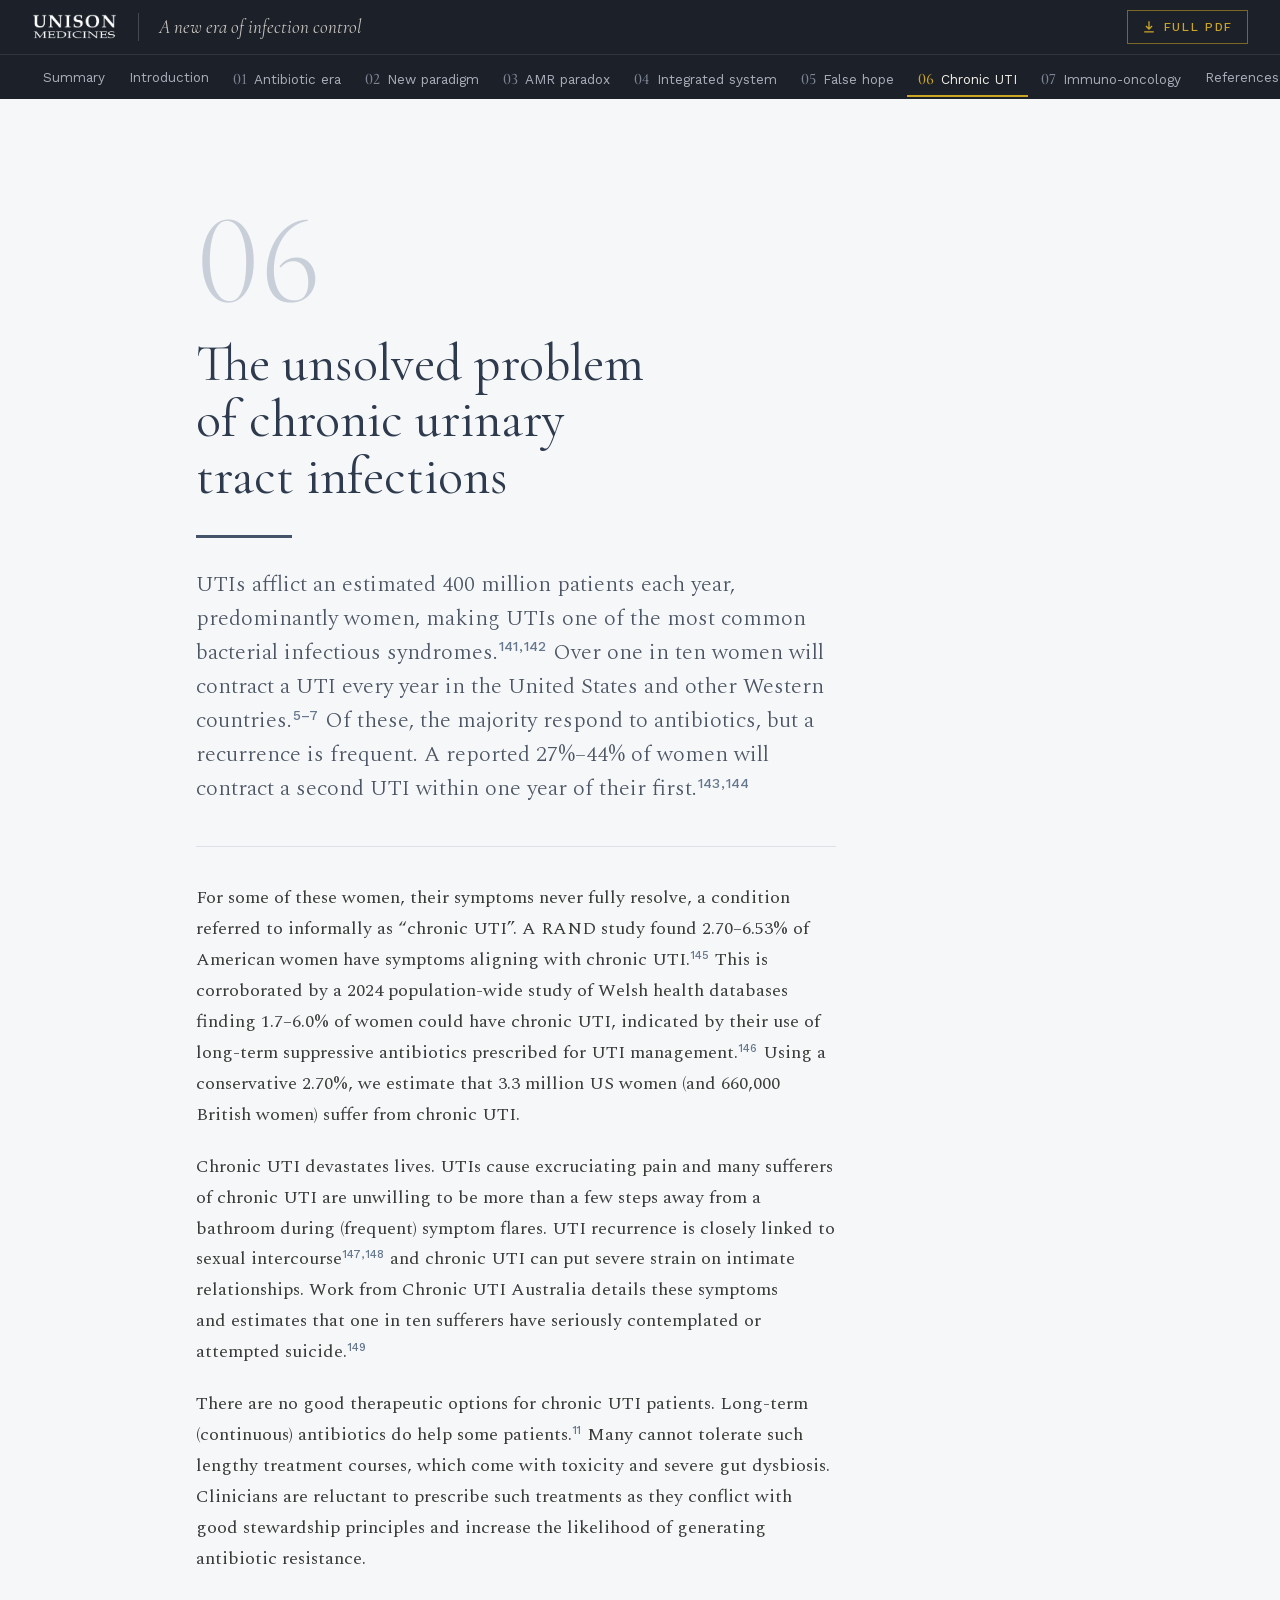
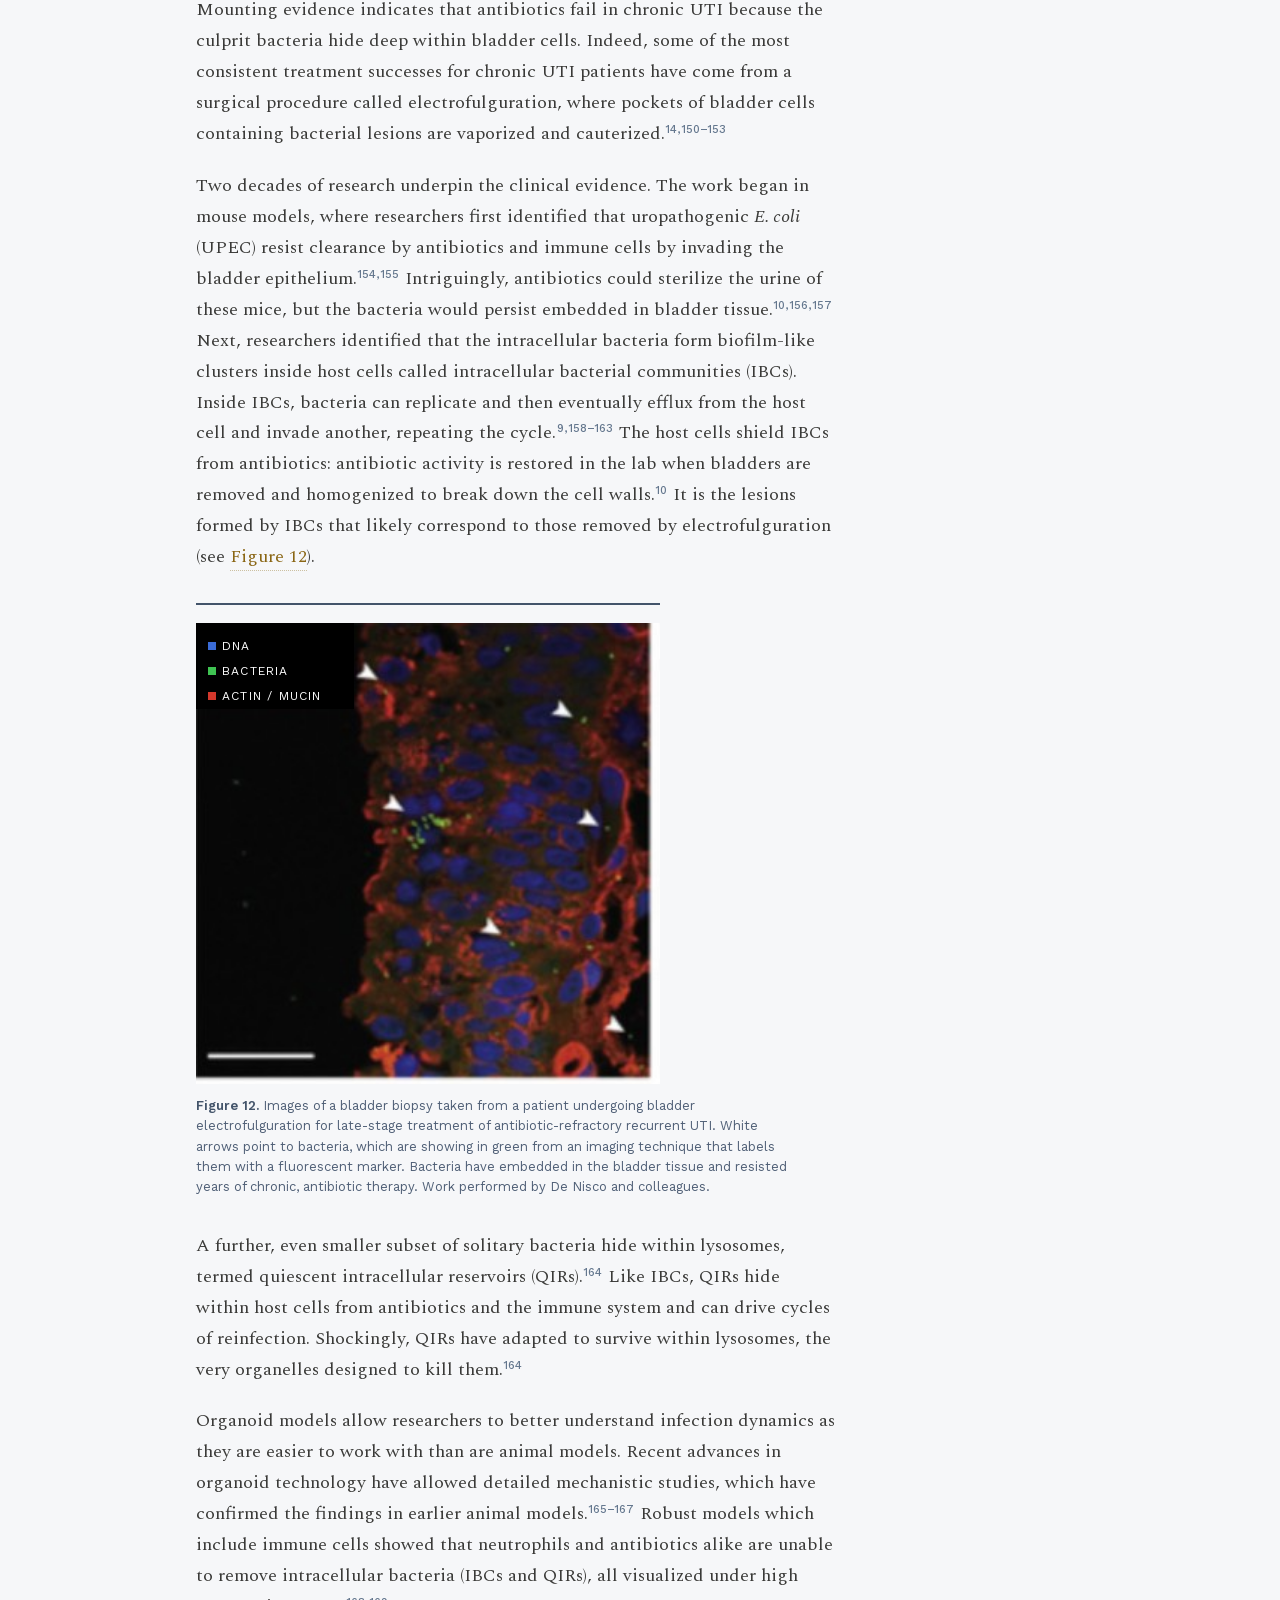
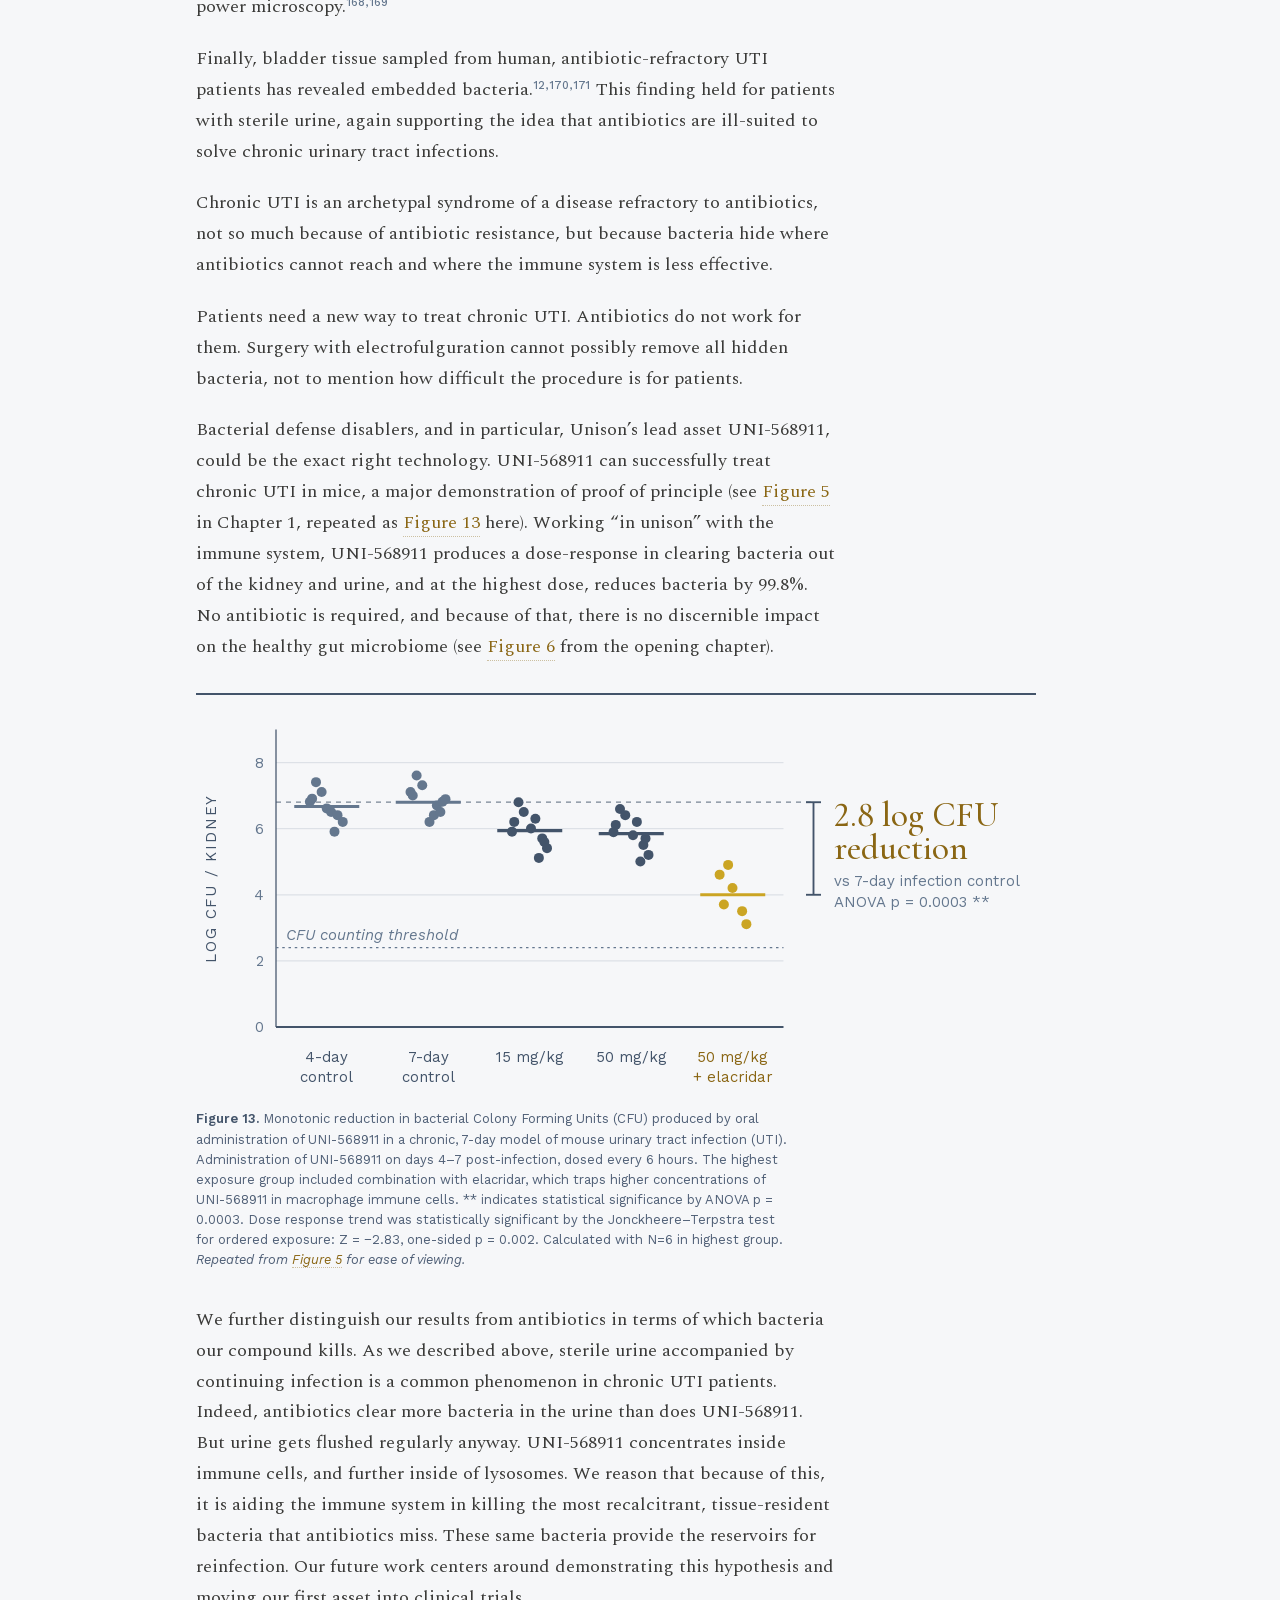
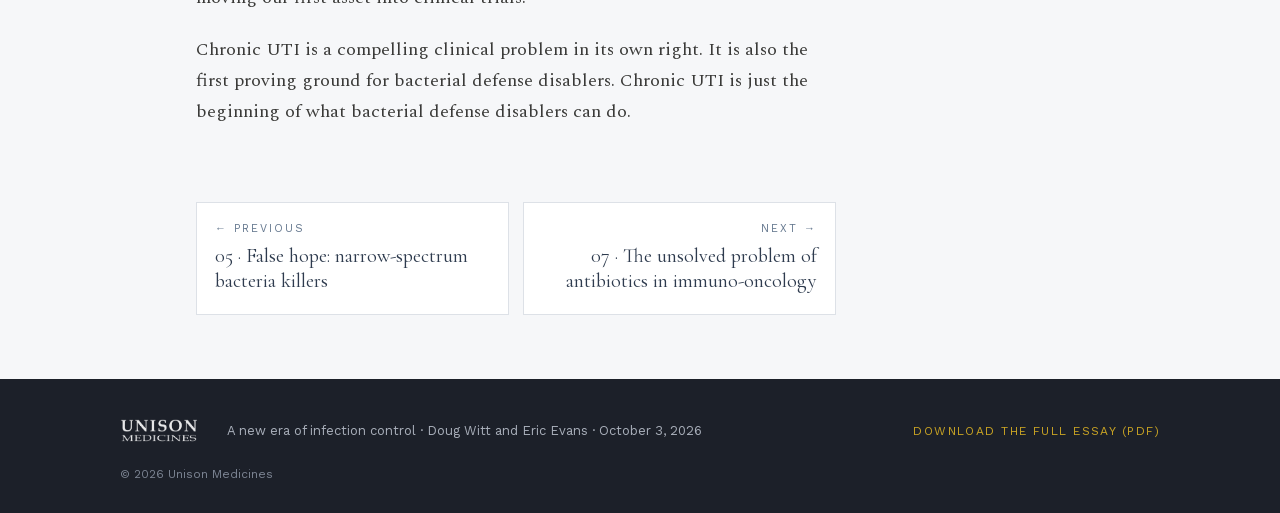
==== commit b2364e52: "Add files via upload" ====
--- a/chronic-uti.html
+++ b/chronic-uti.html
@@ -52,7 +52,7 @@
 <p>Two decades of research underpin the clinical evidence. The work began in mouse models, where researchers first identified that uropathogenic <i>E. coli </i>(UPEC) resist clearance by antibiotics and immune cells by invading the bladder epithelium.<sup><a class="cite" href="references.html#ref-154" data-refs="154">154</a>,<a class="cite" href="references.html#ref-155" data-refs="155">155</a></sup> Intriguingly, antibiotics could sterilize the urine of these mice, but the bacteria would persist embedded in bladder tissue.<sup><a class="cite" href="references.html#ref-10" data-refs="10">10</a>,<a class="cite" href="references.html#ref-156" data-refs="156">156</a>,<a class="cite" href="references.html#ref-157" data-refs="157">157</a></sup> Next, researchers identified that the intracellular bacteria form biofilm-like clusters inside host cells called intracellular bacterial communities (IBCs). Inside IBCs, bacteria can replicate and then eventually efflux from the host cell and invade another, repeating the cycle.<sup><a class="cite" href="references.html#ref-9" data-refs="9">9</a>,<a class="cite" href="references.html#ref-158" data-refs="158-163">158–163</a></sup> The host cells shield IBCs from antibiotics: antibiotic activity is restored in the lab when bladders are removed and homogenized to break down the cell walls.<sup><a class="cite" href="references.html#ref-10" data-refs="10">10</a></sup> It is the lesions formed by IBCs that likely correspond to those removed by electrofulguration (see <a class="figref" href="chronic-uti.html#figure-12">Figure 12</a>).</p>
 <figure class="fig wide" id="figure-12"><div class="fig-frame" data-w="464" data-max="1.000" data-min="0"><div class="fig-inner" style="width:464px"><div style="width: 464px; border-top: 2px solid #43546A; padding-top: 18px;">
                   <div style="position: relative; width: 464px;">
-                    <img width="310" height="308" loading="lazy" decoding="async" src="assets/fig10-bladder-biopsy.jpg" alt="Bladder biopsy showing embedded bacteria" style="width: 464px; display: block;">
+                    <img width="310" height="308" loading="lazy" decoding="async" src="assets/fig10-bladder-biopsy.jpg" alt="Bladder biopsy showing embedded bacteria" style="width: 464px; display: block; height: auto;">
                     <div style="position: absolute; left: 0; top: 0; width: 158px; height: 86px; background: #000000;"></div>
                     <div style="position: absolute; left: 12px; top: 14px; display: flex; flex-direction: column; gap: 7px; font-family: 'Work Sans', sans-serif;"><div style="display: flex; align-items: center; gap: 6px;"><span style="width: 8px; height: 8px; background: #3A6BD6; display: block;"></span><span style="font-size: 12px; letter-spacing: .1em; text-transform: uppercase; color: #FFFFFF;">DNA</span></div><div style="display: flex; align-items: center; gap: 6px;"><span style="width: 8px; height: 8px; background: #3FC352; display: block;"></span><span style="font-size: 12px; letter-spacing: .1em; text-transform: uppercase; color: #FFFFFF;">Bacteria</span></div><div style="display: flex; align-items: center; gap: 6px;"><span style="width: 8px; height: 8px; background: #D3382C; display: block;"></span><span style="font-size: 12px; letter-spacing: .1em; text-transform: uppercase; color: #FFFFFF;">Actin / mucin</span></div></div>
                   </div>
